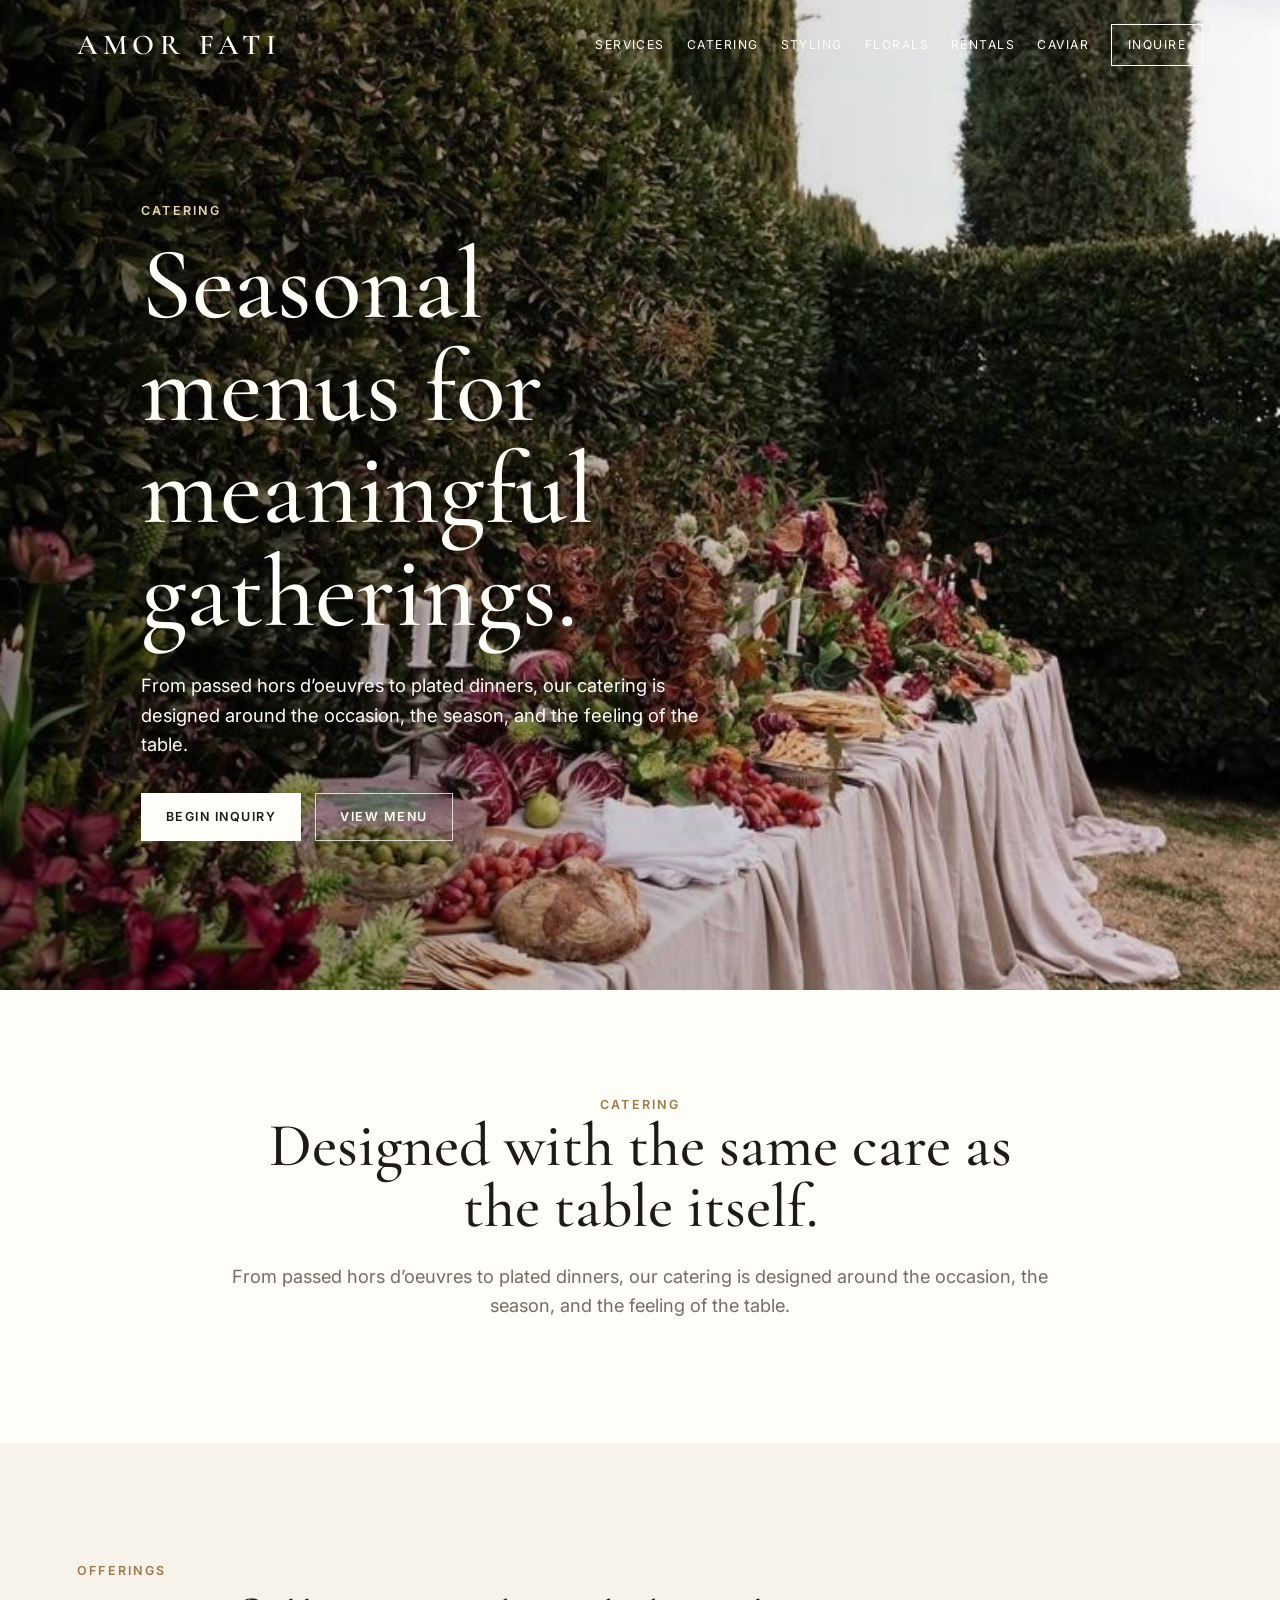
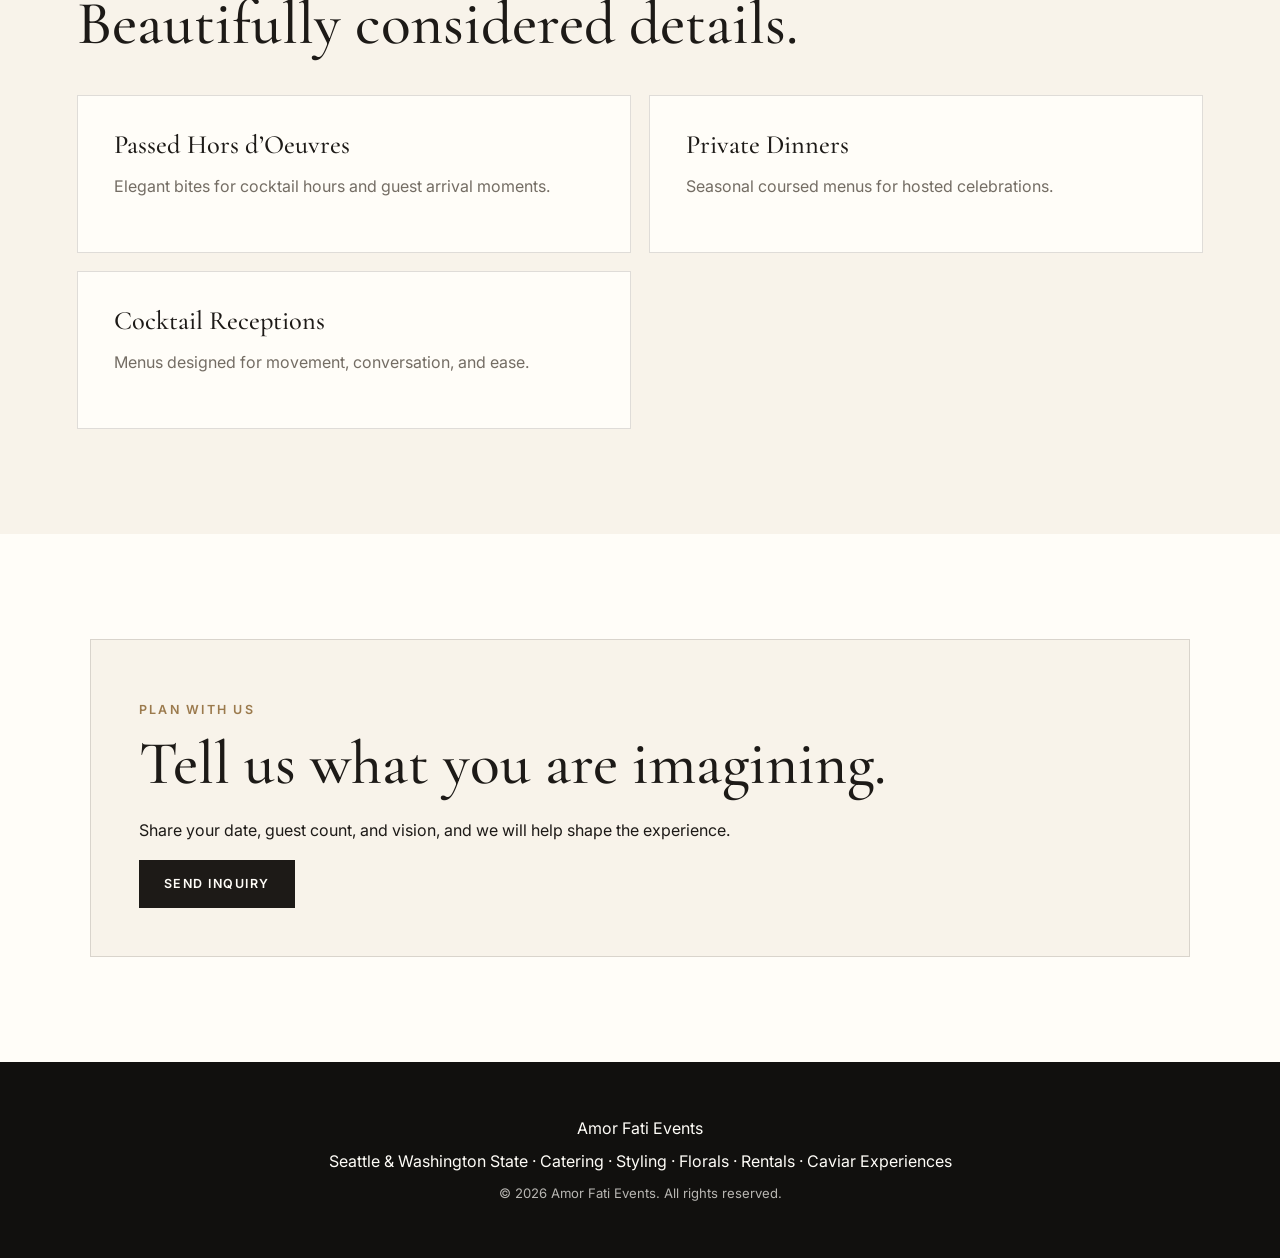
==== catering.html @ 3a95ffe4 "Revise catering section and add menu link Updated the catering section with new menu links and impro" ====
<!DOCTYPE html><html lang="en"><head><meta charset="UTF-8"/><meta name="viewport" content="width=device-width, initial-scale=1.0"/><title>Catering | Amor Fati Events</title><link rel="stylesheet" href="style.css"/></head><body><header class="site-header" id="top">
  <a href="index.html" class="brand">Amor Fati</a>
  <button class="nav-toggle" aria-label="Open menu"><span></span><span></span><span></span></button>
  <nav class="site-nav">
    <a href="index.html#services">Services</a>
    <a href="catering.html">Catering</a>
    <a href="styling.html">Styling</a>
    <a href="florals.html">Florals</a>
    <a href="rentals.html">Rentals</a>
    <a href="caviar.html">Caviar</a>
    <a href="index.html#inquiry" class="nav-cta">Inquire</a>
  </nav>
</header><main><section class="hero catering-hero"><div class="hero-content"><p class="eyebrow">Catering</p><h1>Seasonal menus for meaningful gatherings.</h1><p class="hero-text">From passed hors d’oeuvres to plated dinners, our catering is designed around the occasion, the season, and the feeling of the table.</p><div class="hero-actions">
  <a href="index.html#inquiry" class="button button-light">Begin Inquiry</a>
  <a href="menu.html" class="button button-outline">View Menu</a>
</div></div></section><section class="intro section" id="details"><div class="section-kicker">Catering</div><h2>Designed with the same care as the table itself.</h2><p>From passed hors d’oeuvres to plated dinners, our catering is designed around the occasion, the season, and the feeling of the table.</p></section><section class="section menus"><p class="section-kicker">Offerings</p><h2>Beautifully considered details.</h2><div class="menu-columns"><div class="menu-card"><h3>Passed Hors d’Oeuvres</h3><p>Elegant bites for cocktail hours and guest arrival moments.</p></div><div class="menu-card"><h3>Private Dinners</h3><p>Seasonal coursed menus for hosted celebrations.</p></div><div class="menu-card"><h3>Cocktail Receptions</h3><p>Menus designed for movement, conversation, and ease.</p></div></div></section><section class="section inquiry"><div class="inquiry-box"><p class="section-kicker">Plan With Us</p><h2>Tell us what you are imagining.</h2><p>Share your date, guest count, and vision, and we will help shape the experience.</p><a href="index.html#inquiry" class="button button-dark">Send Inquiry</a></div></section></main><footer class="site-footer">
<p><a href="index.html" class="footer-brand">Amor Fati Events</a></p>
<p class="footer-links">
  Seattle &amp; Washington State ·
  <a href="catering.html">Catering</a> ·
  <a href="styling.html">Styling</a> ·
  <a href="florals.html">Florals</a> ·
  <a href="rentals.html">Rentals</a> ·
  <a href="caviar.html">Caviar Experiences</a>
</p>
  <p class="small">© <span id="year"></span> Amor Fati Events. All rights reserved.</p>
</footer><script src="script.js"></script></body></html>
---- style.css ----
@import url('https://fonts.googleapis.com/css2?family=Cormorant+Garamond:wght@400;500;600&family=Inter:wght@300;400;500;600&display=swap');

:root {
  --paper: #fffdf8;
  --cream: #f8f3ea;
  --charcoal: #1d1a17;
  --muted: #746d64;
  --line: rgba(29, 26, 23, 0.14);
  --accent: #9b7a4d;
  --dark: #11100e;
}

* { box-sizing: border-box; }
html { scroll-behavior: smooth; }
body { margin: 0; background: var(--paper); color: var(--charcoal); font-family: "Inter", sans-serif; line-height: 1.6; }
a { color: inherit; text-decoration: none; }
img { max-width: 100%; display: block; }

.site-header {
  position: fixed; top: 0; z-index: 50; width: 100%;
  display: flex; align-items: center; justify-content: space-between;
  padding: 22px 6vw; color: var(--paper);
  transition: background 0.3s ease, color 0.3s ease, border 0.3s ease;
}
.brand-group{
  display:flex;
  flex-direction:column;
  align-items:flex-start;
  gap:2px;
  line-height:1;
}

.brand{
  display:block;
}

.brand-location{
  display:block;
  margin-top:5px;
  font-size:.56rem;
  text-transform:uppercase;
  letter-spacing:.16em;
  color:#e7d3b0;
  font-weight:600;
  white-space:nowrap;
}
.site-header.scrolled { background: rgba(255,253,248,.94); color: var(--charcoal); border-bottom: 1px solid var(--line); backdrop-filter: blur(14px); }
.brand { font-family: "Cormorant Garamond", serif; text-transform: uppercase; letter-spacing: .2em; font-size: 1.35rem; font-weight: 600; }
.site-nav { display: flex; align-items: center; gap: 22px; font-size: .76rem; text-transform: uppercase; letter-spacing: .12em; }
.nav-cta { border: 1px solid currentColor; padding: 10px 16px; }
.nav-toggle { display: none; flex-direction: column; gap: 5px; border: 0; background: transparent; cursor: pointer; }
.nav-toggle span { display: block; width: 25px; height: 1px; background: currentColor; }

.hero {
  min-height: 100vh;
  display: flex;
  align-items: center;
  padding: 120px 6vw 80px;
  color: var(--paper);

  background:
    linear-gradient(rgba(0, 0, 0, .10), rgba(0, 0, 0, .18)),
    url("https://images.unsplash.com/photo-1519225421980-715cb0215aed?auto=format&fit=crop&w=2200&q=90");

  background-position: center;
  background-size: cover;
  background-repeat: no-repeat;
}


#services .services-intro {
  display: flex;
  flex-direction: column;
}

.services-feature-image {
  width: 88%;
  margin-top: 46px;
}

.services-feature-image img {
  display: block;
  width: 100%;
  height: 520px;
  object-fit: cover;
  object-position: center;
}
.hero.caviar-hero {

    background:
        linear-gradient(
            90deg,
            rgba(0,0,0,.55) 0%,
            rgba(0,0,0,.25) 45%,
            rgba(0,0,0,.08) 100%
        ),
        url("assets/images/caviar-hero.jpg");

    background-size: cover;
    background-repeat: no-repeat;
    background-position: right center;

    min-height: 100vh;
}
.hero.catering-hero {
  background:
    linear-gradient(
      90deg,
      rgba(0,0,0,.45) 0%,
      rgba(0,0,0,.20) 42%,
      rgba(0,0,0,.02) 100%
    ),
    url("assets/images/catering-hero.jpg");

  background-size: cover;
  background-position: center 65%;
  background-repeat: no-repeat;
  min-height: 110vh;
}
.hero.styling-hero {

    background:
        linear-gradient(
            90deg,
            rgba(0,0,0,.45) 0%,
            rgba(0,0,0,.18) 45%,
            rgba(0,0,0,.05) 100%
        ),
        url("assets/images/styling-hero.jpg");

    background-size: cover;
    background-repeat: no-repeat;
    background-position: center center;

    min-height: 100vh;
}

.hero.florals-hero {

    background:
        linear-gradient(
            90deg,
            rgba(0,0,0,.45) 0%,
            rgba(0,0,0,.18) 45%,
            rgba(0,0,0,.05) 100%
        ),
        url("assets/images/florals-hero.jpg");

    background-size: cover;
    background-repeat: no-repeat;
    background-position: center center;

    min-height: 100vh;
}
.hero.rentals-hero { background: linear-gradient(rgba(0,0,0,.22), rgba(0,0,0,.45)), url("https://images.unsplash.com/photo-1523438885200-e635ba2c371e?auto=format&fit=crop&w=1800&q=75"); background-position:center; background-size:cover; }

.hero-content{
    position:relative;
    z-index:2;

    max-width:720px;

    padding-left:5vw;
    padding-right:5vw;
}
.eyebrow, .section-kicker { text-transform: uppercase; letter-spacing: .18em; font-size: .78rem; color: var(--accent); font-weight: 600; }
.hero .eyebrow { color: #e7d3b0; }
h1,h2,h3 { font-family: "Cormorant Garamond", serif; line-height: 1; font-weight: 500; margin: 0; }
h1 { font-size: clamp(3.7rem, 8vw, 8rem); max-width: 900px; }
h2 { font-size: clamp(2.3rem, 4.8vw, 4.8rem); margin-bottom: 24px; }
h3 { font-size: 1.65rem; margin-bottom: 12px; }
.hero-text { max-width: 620px; font-size: 1.15rem; margin: 28px 0 34px; }
.hero-actions { display: flex; gap: 14px; flex-wrap: wrap; }
.button { display:inline-flex; justify-content:center; align-items:center; min-height:48px; padding:13px 24px; text-transform:uppercase; letter-spacing:.12em; font-size:.78rem; font-weight:600; border:1px solid transparent; cursor:pointer; }
.button-light { background: var(--paper); color: var(--charcoal); }
.button-outline { border-color: rgba(255,255,255,.75); color: var(--paper); }
.button-dark { background: var(--charcoal); color: var(--paper); }

.section { padding: 105px 6vw; }
.intro { max-width: 980px; margin: auto; text-align: center; }
.intro p { font-size: 1.14rem; color: var(--muted); }
.split { display:grid; grid-template-columns:.9fr 1.1fr; gap:70px; align-items:start; }
.split p { color: var(--muted); }

.service-grid { display:grid; grid-template-columns:repeat(2,minmax(0,1fr)); gap:18px; }
.service-card-link { display:block; color:inherit; }
.service-card-link article,
.service-grid article{
    border:1px solid rgba(0,0,0,.08);
    background:rgba(255,253,249,.82);
    backdrop-filter:blur(10px);
}

.menu-card,
.inquiry-box{
    border:1px solid var(--line);
    background:var(--cream);
}
.service-card-link article, .service-grid article { padding:34px; min-height:230px; height:100%; }
.service-image-card{
    border:1px solid var(--line);
    overflow:hidden;
    background:var(--paper);
    min-height:230px;
}

.service-image-card img{
    width:100%;
    height:100%;
    object-fit:cover;
    display:block;
}
.service-card-link article { transition: transform .25s ease, background .25s ease, border-color .25s ease; }
.service-card-link:hover article { transform: translateY(-4px); background: var(--paper); border-color: rgba(155,122,77,.45); }
.service-card-link span, .text-link { display:inline-block; margin-top:18px; color:var(--accent); text-transform:uppercase; letter-spacing:.11em; font-size:.75rem; font-weight:600; }
/* ===========================
   SERVICES BACKGROUND
=========================== */

#services {
  background: var(--paper);
}

.menus { background: var(--cream); }
.menu-columns { display:grid; grid-template-columns:repeat(3,minmax(0,1fr)); gap:18px; margin-top:40px; }
.menu-columns{
    grid-template-columns: repeat(2, 1fr);
}
.menu-card { background: var(--paper); padding:36px; }
.menu-card p, .menu-card li { color: var(--muted); }
.menu-card ul { padding-left:18px; }
.menu-card li { margin:12px 0; }

.gallery-grid { display:grid; grid-template-columns:repeat(4,1fr); gap:18px; margin-top:38px; }
.gallery-item { min-height:370px; background-size:cover; background-position:center; }
.gallery-one { background-image:url("https://images.unsplash.com/photo-1511795409834-ef04bbd61622?auto=format&fit=crop&w=800&q=75"); }
.gallery-two { background-image:url("https://images.unsplash.com/photo-1523438885200-e635ba2c371e?auto=format&fit=crop&w=800&q=75"); }
.gallery-three { background-image:url("https://images.unsplash.com/photo-1555244162-803834f70033?auto=format&fit=crop&w=800&q=75"); }
.gallery-four { background-image:url("https://images.unsplash.com/photo-1481833761820-0509d3217039?auto=format&fit=crop&w=800&q=75"); }
.note { color: var(--muted); font-size:.92rem; }
/* ==========================
   ABOUT
========================== */

.about {
  position: relative;
  display: grid;
  grid-template-columns: minmax(0, 1.1fr) minmax(0, 0.9fr);
  gap: clamp(3rem, 6vw, 7rem);
  align-items: center;

  padding: 8rem 7vw;
  overflow: hidden;

  background:
    linear-gradient(
      90deg,
      rgba(17, 16, 14, 0.94) 0%,
      rgba(17, 16, 14, 0.86) 50%,
      rgba(17, 16, 14, 0.72) 100%
    ),
    url("assets/images/about-background.jpg");

  background-size: cover;
  background-position: center;
  background-repeat: no-repeat;

  color: #fffdf8;
}

.about-left,
.about-right {
  min-width: 0;
}

.about-left {
  max-width: 720px;
}

.about-right {
  width: 100%;
  max-width: 520px;
  justify-self: end;
}

.about-left h2 {
  margin: 0 0 2rem;
  font-size: clamp(3.8rem, 6vw, 6.3rem);
  line-height: 0.95;
  font-weight: 400;
}

.about-intro {
  max-width: 620px;
  margin: 0;
  color: rgba(255, 253, 248, 0.84);
  font-size: 1.25rem;
  line-height: 1.8;
}

.about-right p {
  margin: 0 0 2rem;
  color: rgba(255, 253, 248, 0.82);
  font-size: 1.05rem;
  line-height: 1.9;
  overflow-wrap: anywhere;
}

@media (max-width: 900px) {
  .about {
    grid-template-columns: 1fr;
    gap: 3rem;
    padding: 6rem 6vw;
    background-position: center;
  }

  .about-right {
    max-width: none;
    justify-self: start;
  }
}
/* Caviar page editorial image sections */
.caviar-editorial {
  min-height: 720px;
  display: grid;
  grid-template-columns: 1fr 1fr;
  align-items: stretch;
  background: var(--paper);
}
.caviar-panel {
  padding: 80px 7vw;
  display: flex;
  flex-direction: column;
  justify-content: center;
  background: var(--cream);
  border: 1px solid var(--line);
}
.caviar-panel p, .caviar-panel li { color: var(--muted); }
.caviar-panel ul { padding-left: 18px; }
.caviar-bg {
  min-height: 720px;
  background-size: cover;
  background-position: center;
}
.caviar-bg.service {
    background-image: url("assets/images/caviar-flowers.jpeg");
    background-size: cover;
    background-position: center 25%;
    background-repeat: no-repeat;
}
.caviar-bg.martini {
    background-image: url("assets/images/martini-service.jpg");
    background-size: cover;
    background-position: center;
    background-repeat: no-repeat;
}

.inquiry { background: var(--paper); }
.inquiry-box { max-width:980px; margin:auto; padding:48px; }
form { margin-top:30px; display:grid; gap:18px; }
.form-row { display:grid; grid-template-columns:1fr 1fr; gap:18px; }
label { display:grid; gap:8px; font-size:.78rem; text-transform:uppercase; letter-spacing:.11em; font-weight:600; }
input,select,textarea { width:100%; border:1px solid var(--line); background:var(--paper); padding:14px; font:inherit; color:var(--charcoal); }
textarea { resize:vertical; }
.form-note { color:var(--muted); font-size:.78rem; text-transform:none; letter-spacing:0; font-weight:400; }

.site-footer { padding:46px 6vw; background:var(--dark); color:var(--paper); text-align:center; }
.site-footer p { margin:8px 0; }
.small { font-size:.82rem; opacity:.7; }
.footer-links a{
    color: inherit;
    text-decoration: none;
    transition: color .2s ease;
}
.curate-form-wrapper {
  width: 100%;
  margin-top: 30px;
  overflow: hidden;
  background: var(--paper);
}

.curate-form-wrapper iframe {
  display: block;
  width: 100%;
  min-height: 1150px;
  border: 0;
  background: var(--paper);
}

@media (max-width: 860px) {
  .curate-form-wrapper iframe {
    min-height: 1450px;
  }
}

.footer-links a:hover{
    color: var(--accent);
}
.footer-brand{
    color: inherit;
    text-decoration: none;
    font-weight: inherit;
}

.footer-brand:hover{
    color: var(--accent);
}

@media (max-width: 1000px){ .site-nav{gap:14px;font-size:.72rem;} }
@media (max-width: 860px){
  .site-nav{position:fixed; inset:72px 18px auto 18px; display:none; flex-direction:column; align-items:stretch; gap:0; background:var(--paper); color:var(--charcoal); border:1px solid var(--line); padding:16px;}
  .site-nav.open{display:flex;} .site-nav a{padding:14px;} .nav-toggle{display:flex;color:inherit;}
  .split,.menu-columns,.form-row,.caviar-editorial{grid-template-columns:1fr;}
  .service-grid,.image-band,.gallery-grid{grid-template-columns:1fr;}
  .image-card,.gallery-item{min-height:320px;}
  .caviar-bg{min-height:460px;} .caviar-panel{padding:48px 6vw;}
  .inquiry-box{padding:30px 22px;} h1{font-size:clamp(3.1rem,17vw,5rem);} .section{padding:78px 6vw;}
}
.brand{
  font-size:1.8rem;
}

.brand-location{
  font-size:.48rem;
  letter-spacing:.13em;
  margin-top:6px;
}
.service-image-card{
    min-height: auto;
    height: 260px;
    margin-bottom: 0;
}

.service-image-card img{
    width: 100%;
    height: 100%;
    object-fit: cover;
}

.service-grid{
    gap: 18px;
}
.image-band{
    margin-top: 0;
    padding-top: 0;
}
/* Keep text readable on all hero images */

.hero,
.hero h1,
.hero h2,
.hero h3,
.hero p,
.hero .eyebrow,
.hero .hero-text {
  color: #fffdf8;
}

.hero .eyebrow {
  color: #e7d3b0;
}

.hero-content {
  position: relative;
  z-index: 2;
  max-width: 720px;
  padding-left: 5vw;
  padding-right: 5vw;
}
/* Curate inquiry form */

.curate-form-wrapper {
  width: 100%;
  max-width: 100%;
  margin-top: 30px;
  overflow: hidden;
}

.curate-form-wrapper iframe {
  display: block !important;
  width: 100% !important;
  max-width: 100% !important;
  height: 1200px !important;
  min-height: 1200px !important;
  border: 0 !important;
}

@media (max-width: 860px) {
  .curate-form-wrapper iframe {
    height: 1500px !important;
    min-height: 1500px !important;
  }
}
.inquiry-box {
  width: 100%;
  max-width: 1100px;
  margin: auto;
  padding: 48px;
}
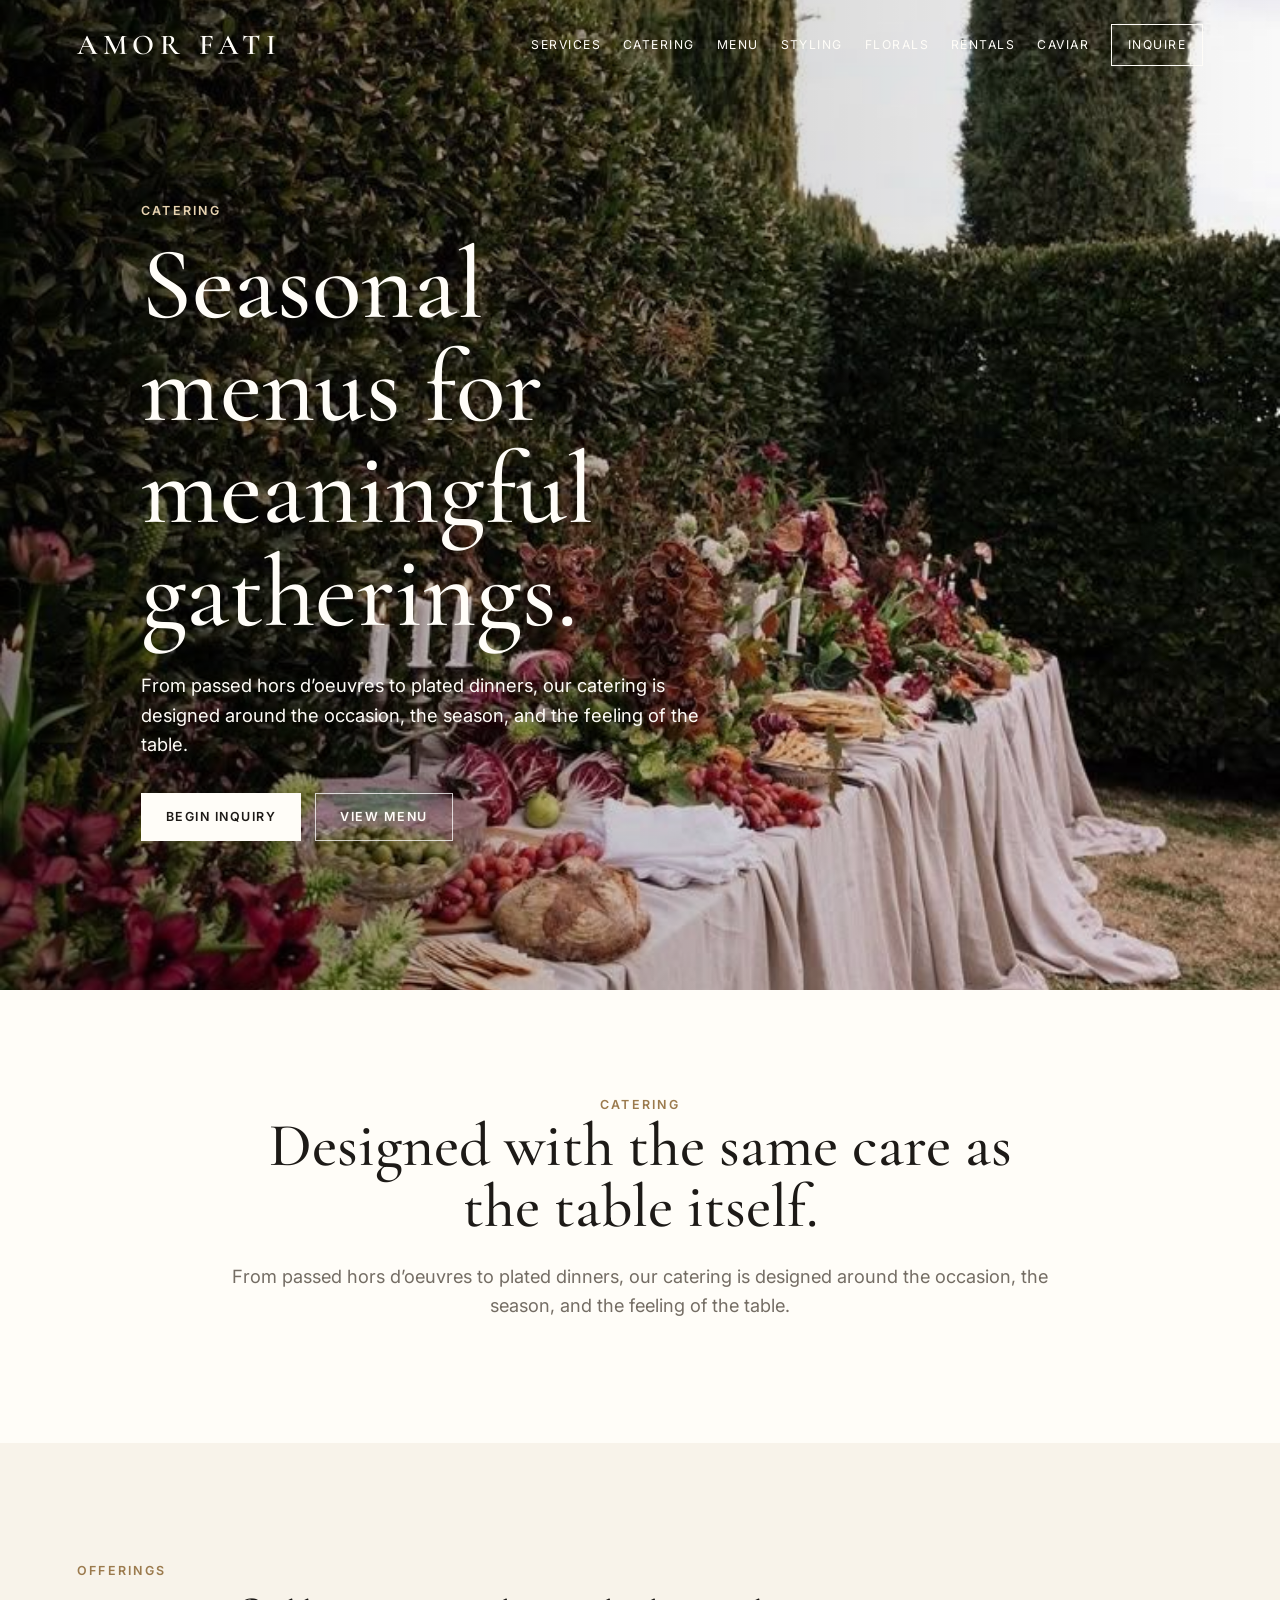
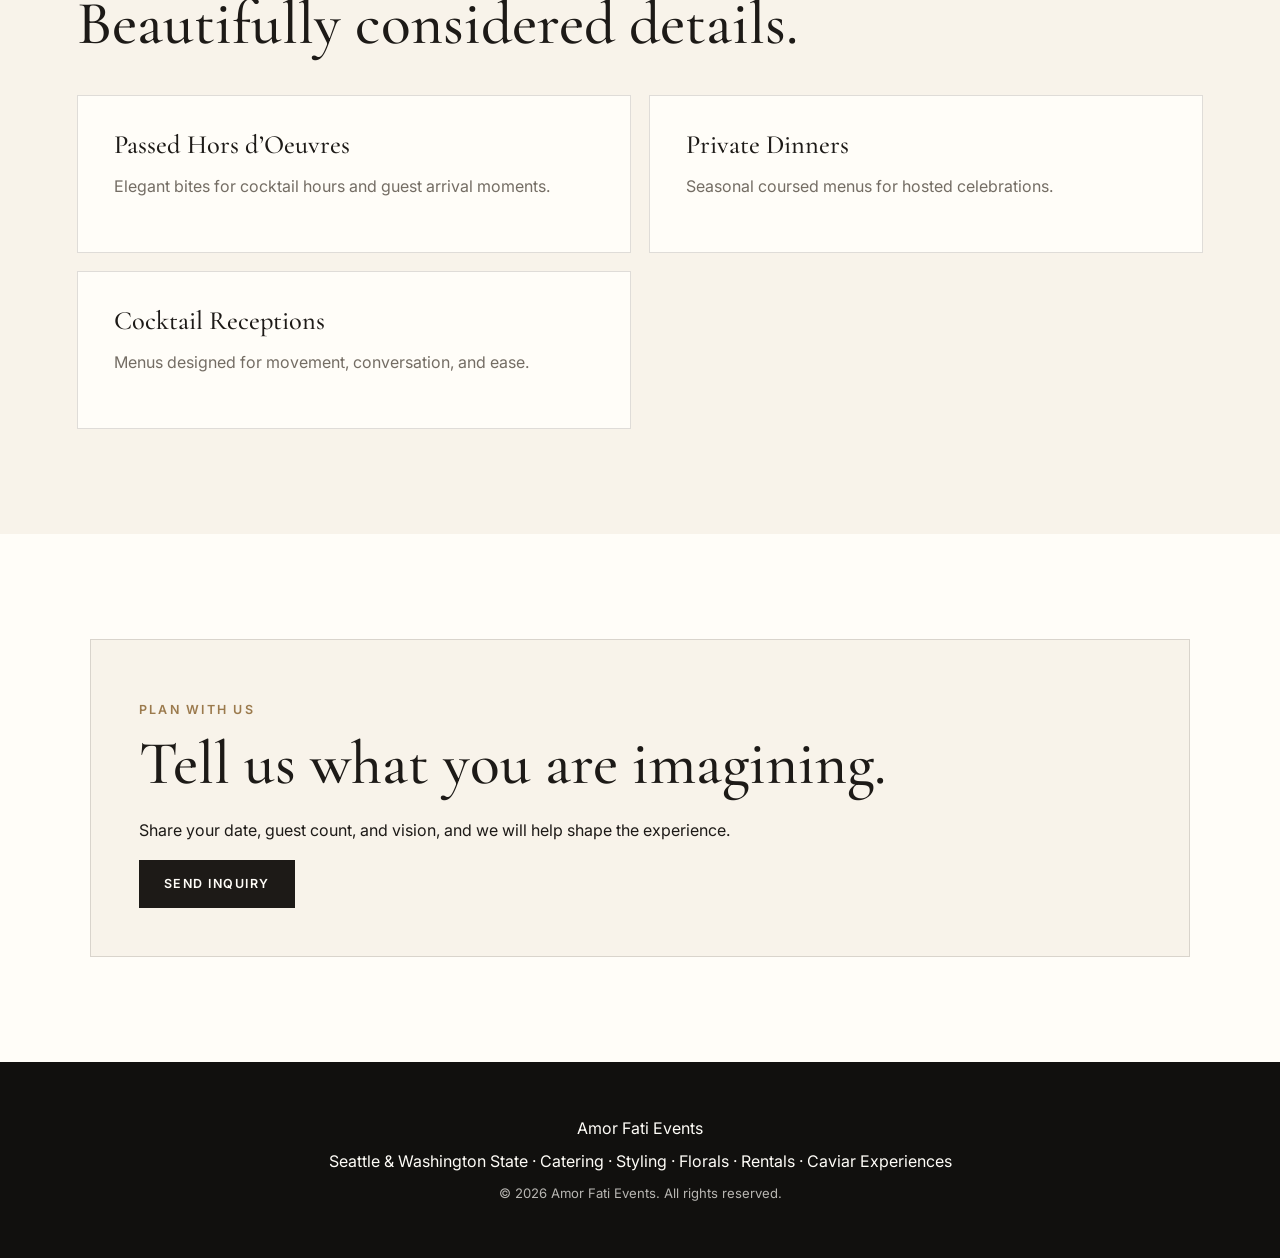
==== commit f9edef27: "Add Menu link to navigation in catering.html" ====
--- a/catering.html
+++ b/catering.html
@@ -4,6 +4,7 @@
   <nav class="site-nav">
     <a href="index.html#services">Services</a>
     <a href="catering.html">Catering</a>
+    <a href="menu.html">Menu</a>
     <a href="styling.html">Styling</a>
     <a href="florals.html">Florals</a>
     <a href="rentals.html">Rentals</a>
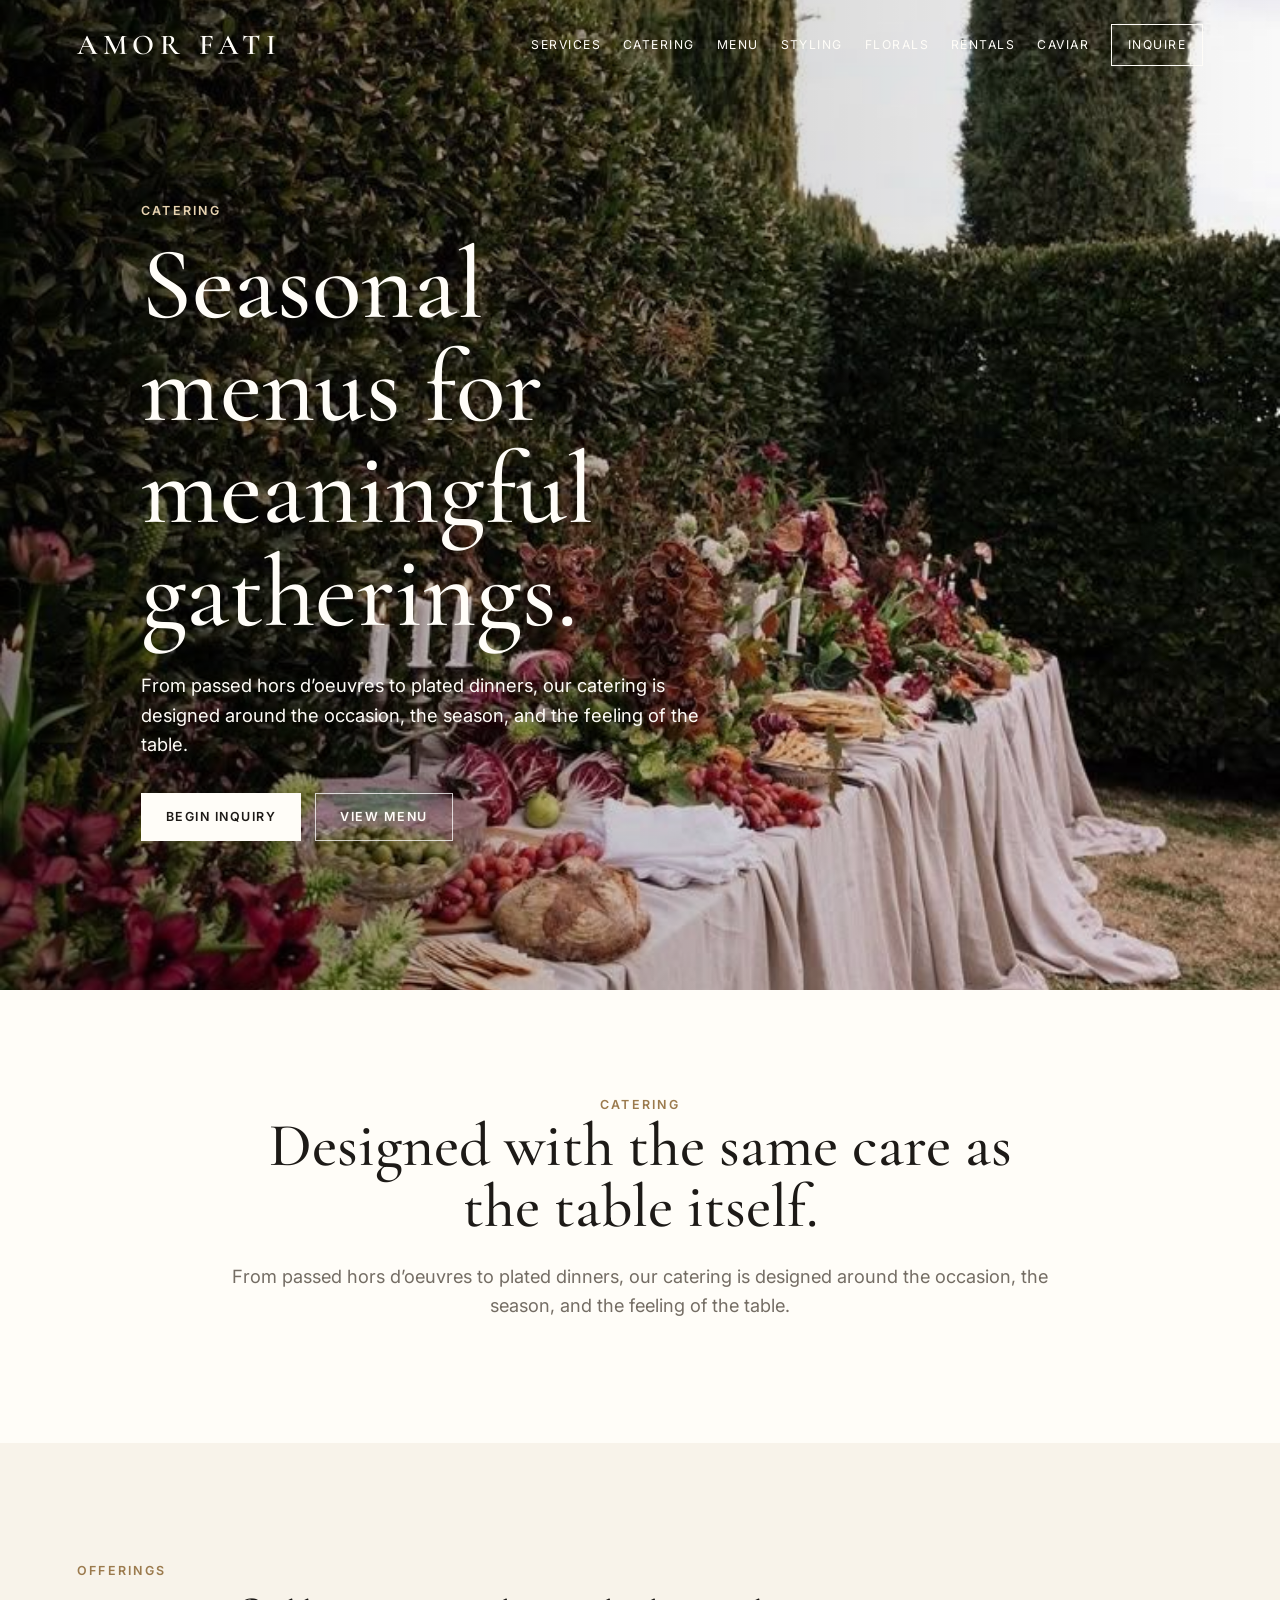
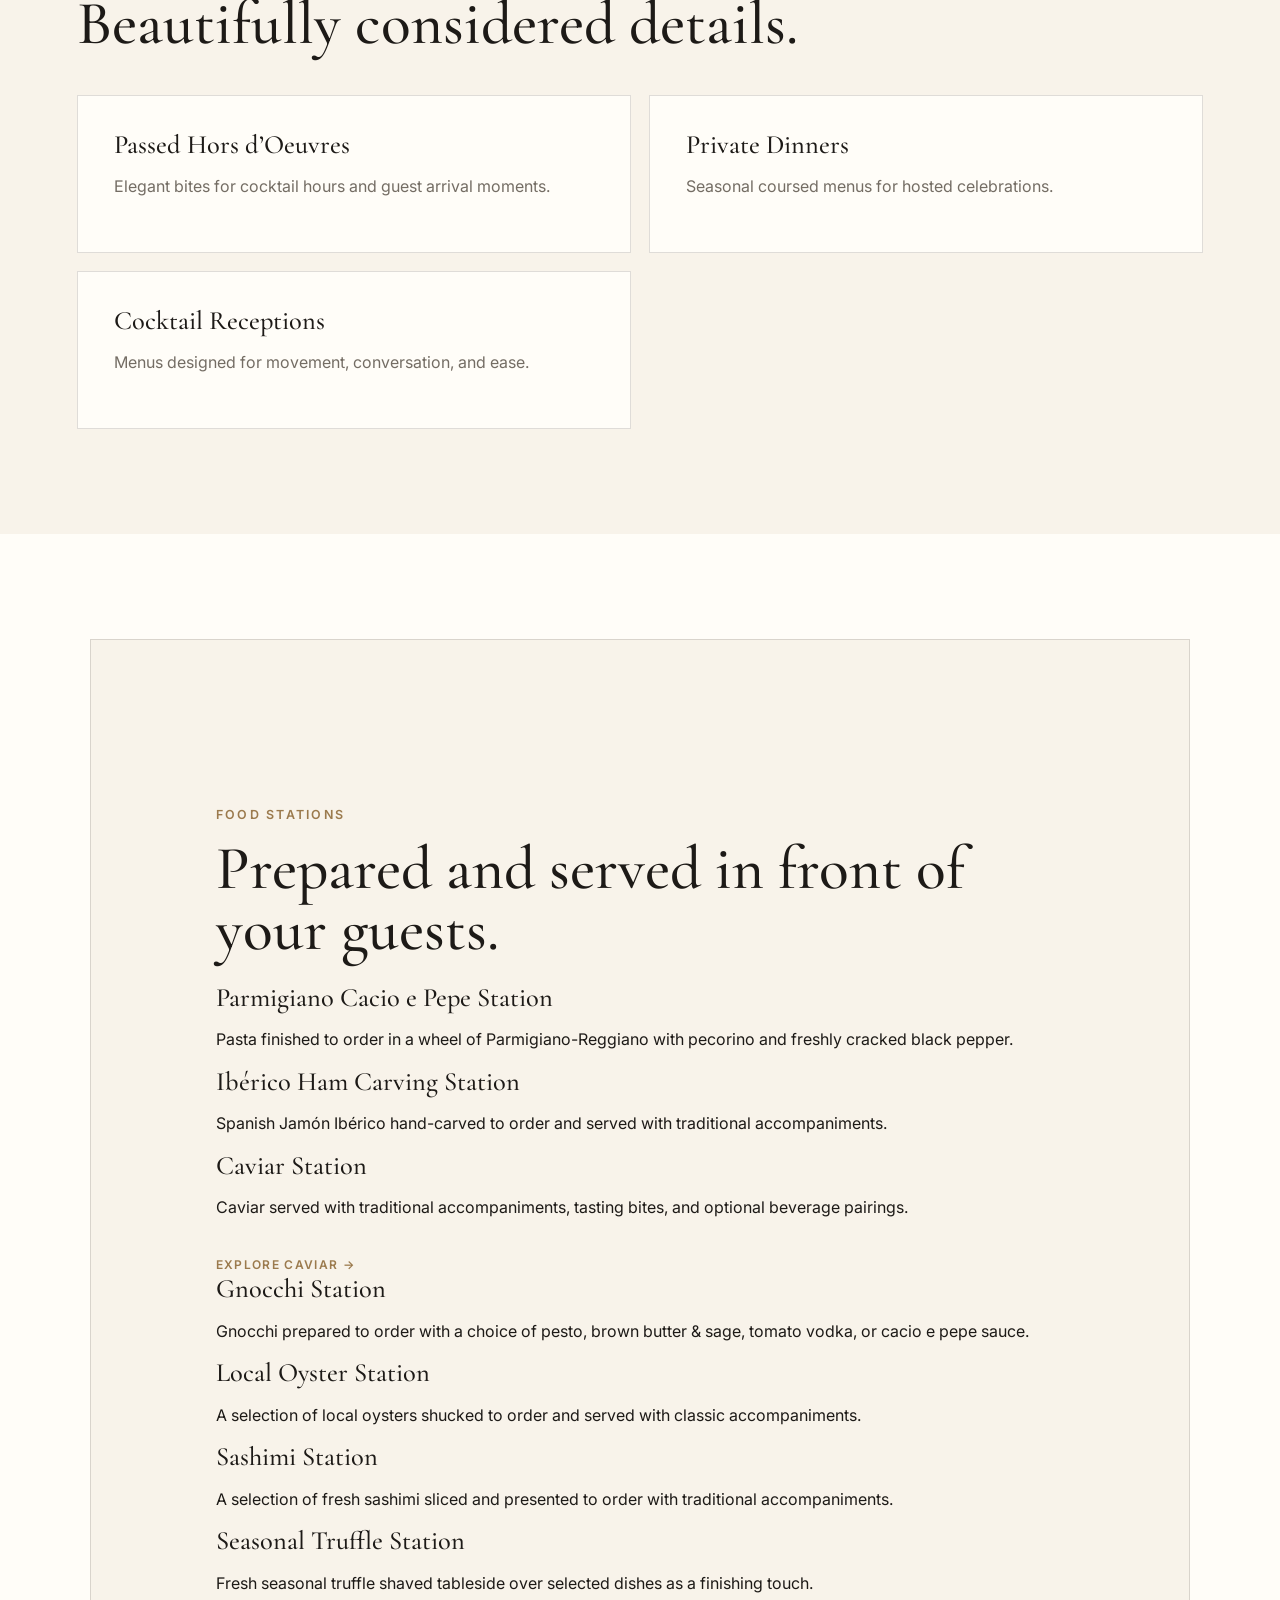
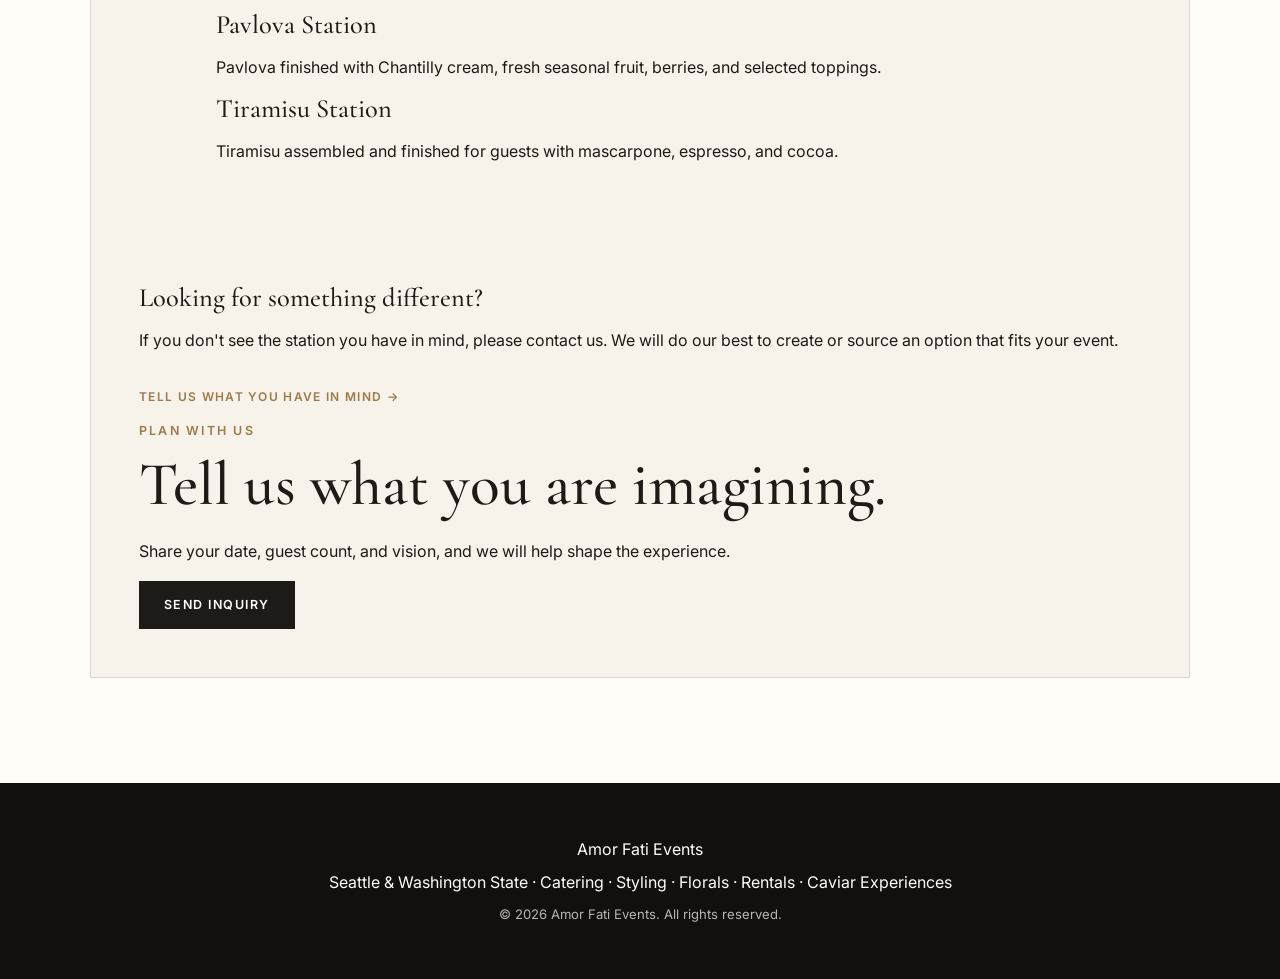
==== commit 52c7bddf: "Add food stations and details to catering page Added food stations section with various culinary off" ====
--- a/catering.html
+++ b/catering.html
@@ -14,7 +14,99 @@
 </header><main><section class="hero catering-hero"><div class="hero-content"><p class="eyebrow">Catering</p><h1>Seasonal menus for meaningful gatherings.</h1><p class="hero-text">From passed hors d’oeuvres to plated dinners, our catering is designed around the occasion, the season, and the feeling of the table.</p><div class="hero-actions">
   <a href="index.html#inquiry" class="button button-light">Begin Inquiry</a>
   <a href="menu.html" class="button button-outline">View Menu</a>
-</div></div></section><section class="intro section" id="details"><div class="section-kicker">Catering</div><h2>Designed with the same care as the table itself.</h2><p>From passed hors d’oeuvres to plated dinners, our catering is designed around the occasion, the season, and the feeling of the table.</p></section><section class="section menus"><p class="section-kicker">Offerings</p><h2>Beautifully considered details.</h2><div class="menu-columns"><div class="menu-card"><h3>Passed Hors d’Oeuvres</h3><p>Elegant bites for cocktail hours and guest arrival moments.</p></div><div class="menu-card"><h3>Private Dinners</h3><p>Seasonal coursed menus for hosted celebrations.</p></div><div class="menu-card"><h3>Cocktail Receptions</h3><p>Menus designed for movement, conversation, and ease.</p></div></div></section><section class="section inquiry"><div class="inquiry-box"><p class="section-kicker">Plan With Us</p><h2>Tell us what you are imagining.</h2><p>Share your date, guest count, and vision, and we will help shape the experience.</p><a href="index.html#inquiry" class="button button-dark">Send Inquiry</a></div></section></main><footer class="site-footer">
+</div></div></section><section class="intro section" id="details"><div class="section-kicker">Catering</div><h2>Designed with the same care as the table itself.</h2><p>From passed hors d’oeuvres to plated dinners, our catering is designed around the occasion, the season, and the feeling of the table.</p></section><section class="section menus"><p class="section-kicker">Offerings</p><h2>Beautifully considered details.</h2><div class="menu-columns"><div class="menu-card"><h3>Passed Hors d’Oeuvres</h3><p>Elegant bites for cocktail hours and guest arrival moments.</p></div><div class="menu-card"><h3>Private Dinners</h3><p>Seasonal coursed menus for hosted celebrations.</p></div><div class="menu-card"><h3>Cocktail Receptions</h3><p>Menus designed for movement, conversation, and ease.</p></div></div></section><section class="section inquiry"><div class="inquiry-box"><section class="section food-stations">
+
+  <p class="section-kicker">Food Stations</p>
+  <h2>Prepared and served in front of your guests.</h2>
+
+  <div class="station-grid">
+
+    <div class="station-card">
+      <h3>Parmigiano Cacio e Pepe Station</h3>
+      <p>
+        Pasta finished to order in a wheel of Parmigiano-Reggiano
+        with pecorino and freshly cracked black pepper.
+      </p>
+    </div>
+
+    <div class="station-card">
+      <h3>Ibérico Ham Carving Station</h3>
+      <p>
+        Spanish Jamón Ibérico hand-carved to order and served
+        with traditional accompaniments.
+      </p>
+    </div>
+
+    <div class="station-card">
+      <h3>Caviar Station</h3>
+      <p>
+        Caviar served with traditional accompaniments,
+        tasting bites, and optional beverage pairings.
+      </p>
+      <a href="caviar.html" class="text-link">Explore Caviar →</a>
+    </div>
+
+    <div class="station-card">
+      <h3>Gnocchi Station</h3>
+      <p>
+        Gnocchi prepared to order with a choice of pesto,
+        brown butter &amp; sage, tomato vodka, or cacio e pepe sauce.
+      </p>
+    </div>
+
+    <div class="station-card">
+      <h3>Local Oyster Station</h3>
+      <p>
+        A selection of local oysters shucked to order and served
+        with classic accompaniments.
+      </p>
+    </div>
+
+    <div class="station-card">
+      <h3>Sashimi Station</h3>
+      <p>
+        A selection of fresh sashimi sliced and presented to order
+        with traditional accompaniments.
+      </p>
+    </div>
+
+    <div class="station-card">
+      <h3>Seasonal Truffle Station</h3>
+      <p>
+        Fresh seasonal truffle shaved tableside over selected dishes
+        as a finishing touch.
+      </p>
+    </div>
+
+    <div class="station-card">
+      <h3>Pavlova Station</h3>
+      <p>
+        Pavlova finished with Chantilly cream, fresh seasonal fruit,
+        berries, and selected toppings.
+      </p>
+    </div>
+
+    <div class="station-card">
+      <h3>Tiramisu Station</h3>
+      <p>
+        Tiramisu assembled and finished for guests with mascarpone,
+        espresso, and cocoa.
+      </p>
+    </div>
+
+  </div>
+
+</section><div class="station-custom-note">
+  <h3>Looking for something different?</h3>
+  <p>
+    If you don't see the station you have in mind, please contact us.
+    We will do our best to create or source an option that fits your event.
+  </p>
+
+  <a href="index.html#inquiry" class="text-link">
+    Tell Us What You Have in Mind →
+  </a>
+</div><p class="section-kicker">Plan With Us</p><h2>Tell us what you are imagining.</h2><p>Share your date, guest count, and vision, and we will help shape the experience.</p><a href="index.html#inquiry" class="button button-dark">Send Inquiry</a></div></section></main><footer class="site-footer">
 <p><a href="index.html" class="footer-brand">Amor Fati Events</a></p>
 <p class="footer-links">
   Seattle &amp; Washington State ·
--- a/style.css
+++ b/style.css
@@ -497,3 +497,141 @@
   margin: auto;
   padding: 48px;
 }
+#inquiry {
+  scroll-margin-top: 100px;
+}
+/* Floral product cards */
+
+.floral-products {
+  background: var(--paper);
+}
+
+.floral-product-grid {
+  display: grid;
+  grid-template-columns: repeat(4, minmax(0, 1fr));
+  gap: 18px;
+  margin-top: 42px;
+}
+
+.floral-product-card {
+  border: 1px solid var(--line);
+  background: var(--paper);
+  overflow: hidden;
+  display: flex;
+  flex-direction: column;
+}
+
+.floral-product-card img {
+  width: 100%;
+  height: 290px;
+  object-fit: cover;
+  display: block;
+}
+
+.floral-product-content {
+  padding: 24px;
+  display: flex;
+  flex-direction: column;
+  flex-grow: 1;
+}
+
+.floral-product-content h3 {
+  margin-bottom: 8px;
+}
+
+.floral-product-content p {
+  color: var(--muted);
+}
+
+.floral-price {
+  font-family: "Cormorant Garamond", serif;
+  font-size: 1.6rem;
+  color: var(--charcoal) !important;
+  margin: 4px 0 12px;
+}
+
+.floral-product-content .button {
+  margin-top: auto;
+}
+
+
+/* Wedding set */
+
+.wedding-set-section {
+  background: var(--cream);
+}
+
+.wedding-set-intro {
+  max-width: 620px;
+  color: var(--muted);
+  margin-top: 18px;
+}
+
+.wedding-set-grid {
+  display: grid;
+  grid-template-columns: repeat(2, minmax(0, 1fr));
+  gap: 24px;
+  margin-top: 38px;
+}
+
+.wedding-option-card {
+  background: var(--paper);
+  border: 1px solid var(--line);
+  padding: 36px;
+}
+
+.option-label {
+  text-transform: uppercase;
+  letter-spacing: .16em;
+  font-size: .7rem;
+  font-weight: 600;
+  color: var(--accent);
+  margin-bottom: 10px;
+}
+
+.wedding-option-card ul {
+  margin: 24px 0 30px;
+  padding-left: 20px;
+}
+
+.wedding-option-card li {
+  margin-bottom: 8px;
+}
+
+
+/* Dark outline button */
+
+.button-outline-dark {
+  border: 1px solid var(--charcoal);
+  color: var(--charcoal);
+  background: transparent;
+}
+
+.button-outline-dark:hover {
+  background: var(--charcoal);
+  color: var(--paper);
+}
+
+
+/* Mobile */
+
+@media (max-width: 1000px) {
+
+  .floral-product-grid {
+    grid-template-columns: repeat(2, minmax(0, 1fr));
+  }
+
+}
+
+@media (max-width: 700px) {
+
+  .floral-product-grid,
+  .wedding-set-grid {
+    grid-template-columns: 1fr;
+  }
+
+  .floral-product-card img {
+    height: 320px;
+  }
+
+}
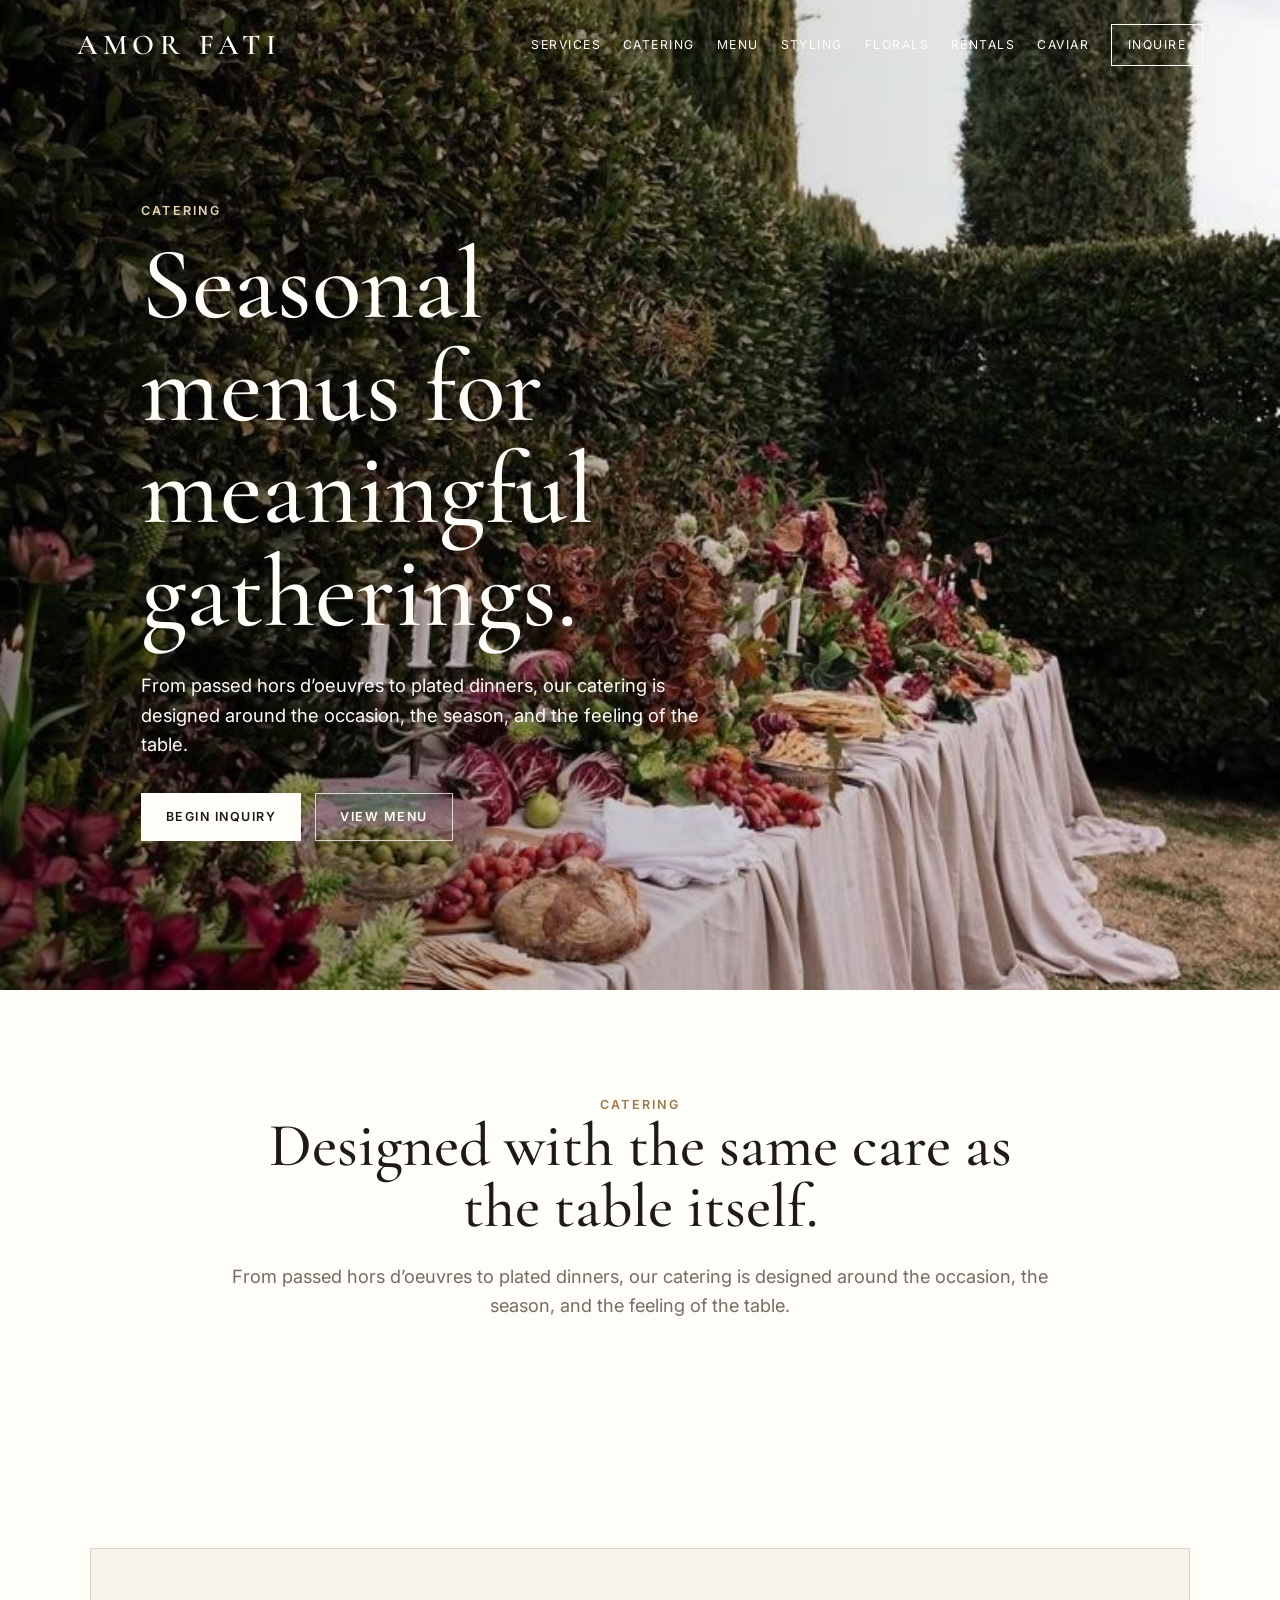
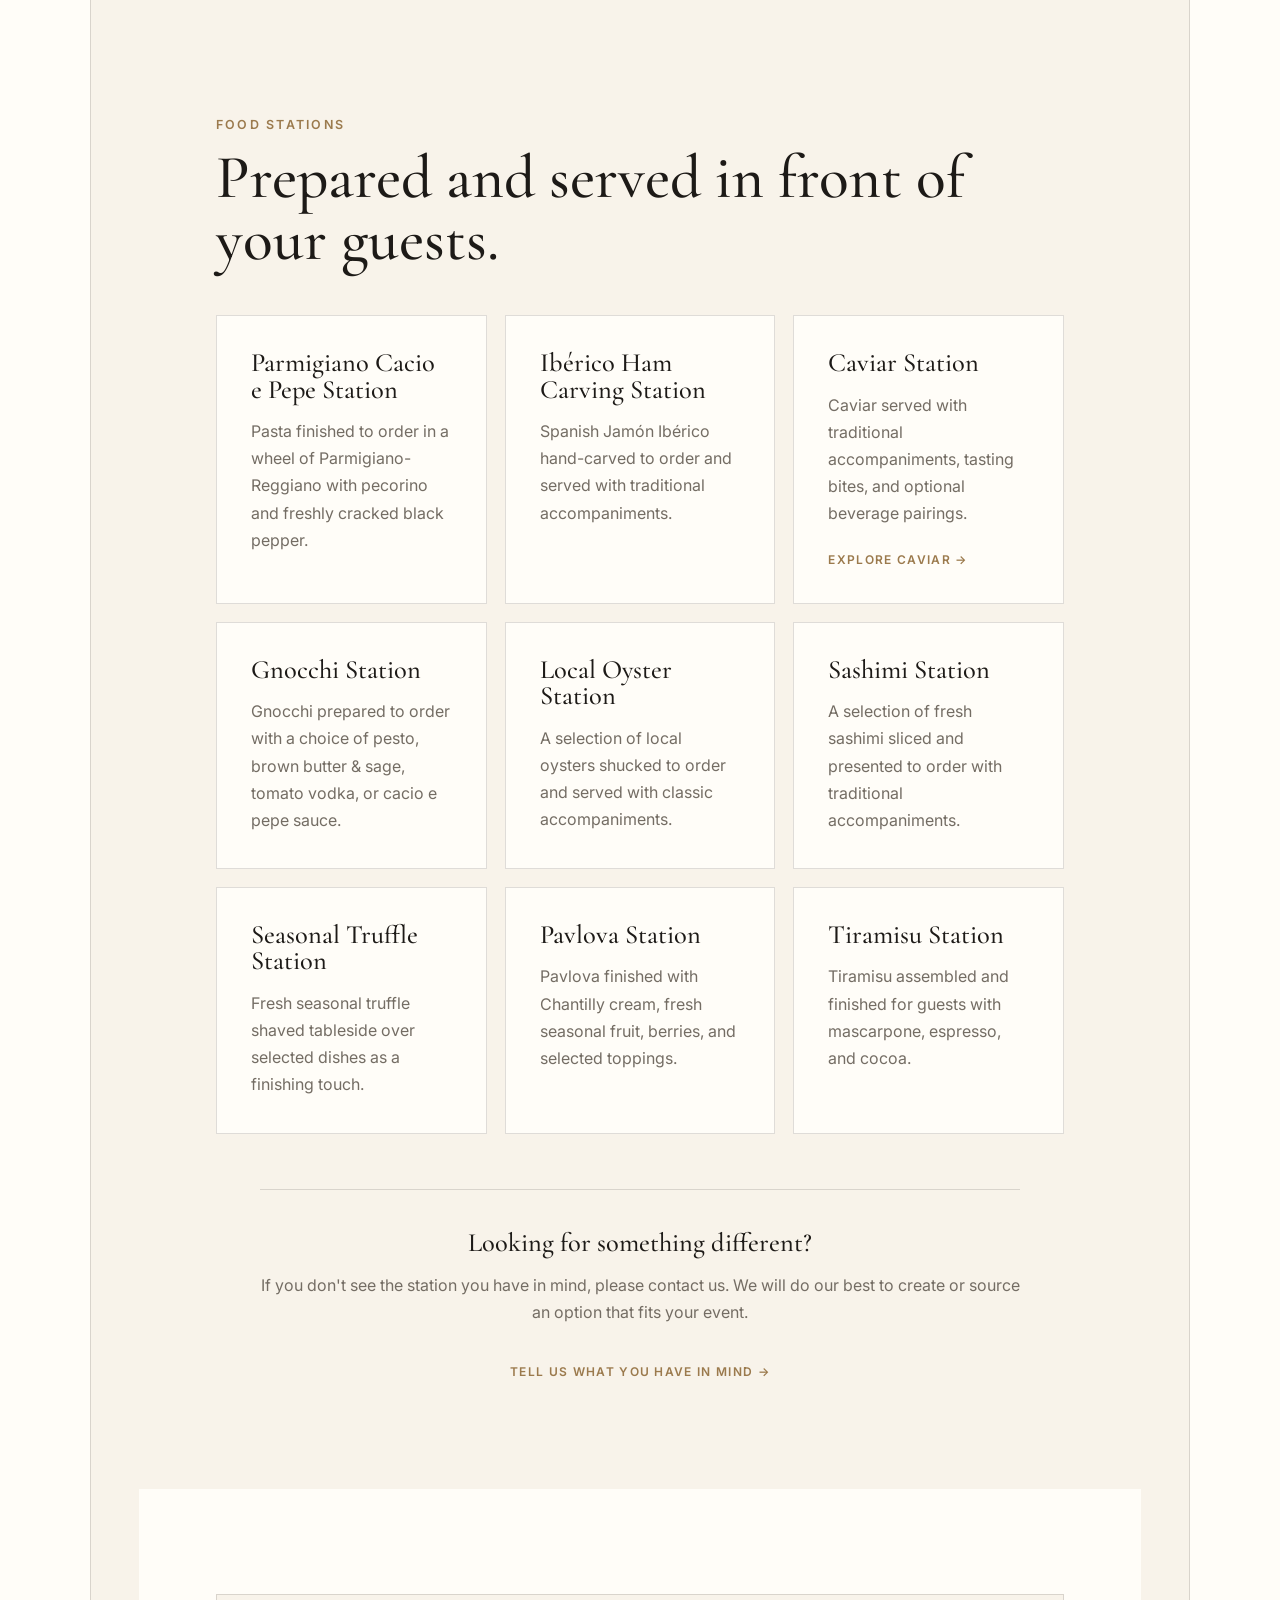
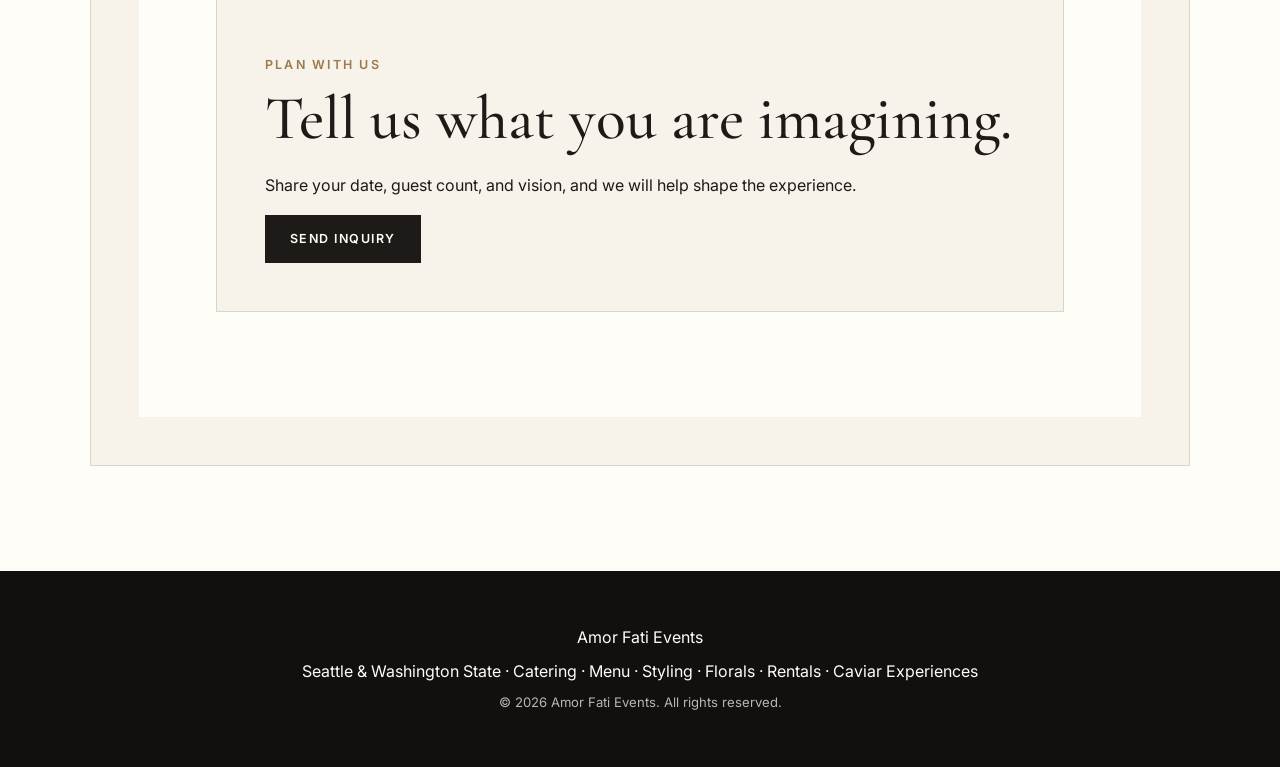
==== commit 0e939015: "Enhance catering page with inquiry options Added custom note and inquiry section for catering servic" ====
--- a/catering.html
+++ b/catering.html
@@ -14,7 +14,7 @@
 </header><main><section class="hero catering-hero"><div class="hero-content"><p class="eyebrow">Catering</p><h1>Seasonal menus for meaningful gatherings.</h1><p class="hero-text">From passed hors d’oeuvres to plated dinners, our catering is designed around the occasion, the season, and the feeling of the table.</p><div class="hero-actions">
   <a href="index.html#inquiry" class="button button-light">Begin Inquiry</a>
   <a href="menu.html" class="button button-outline">View Menu</a>
-</div></div></section><section class="intro section" id="details"><div class="section-kicker">Catering</div><h2>Designed with the same care as the table itself.</h2><p>From passed hors d’oeuvres to plated dinners, our catering is designed around the occasion, the season, and the feeling of the table.</p></section><section class="section menus"><p class="section-kicker">Offerings</p><h2>Beautifully considered details.</h2><div class="menu-columns"><div class="menu-card"><h3>Passed Hors d’Oeuvres</h3><p>Elegant bites for cocktail hours and guest arrival moments.</p></div><div class="menu-card"><h3>Private Dinners</h3><p>Seasonal coursed menus for hosted celebrations.</p></div><div class="menu-card"><h3>Cocktail Receptions</h3><p>Menus designed for movement, conversation, and ease.</p></div></div></section><section class="section inquiry"><div class="inquiry-box"><section class="section food-stations">
+</div></div></section><section class="intro section" id="details"><div class="section-kicker">Catering</div><h2>Designed with the same care as the table itself.</h2><p>From passed hors d’oeuvres to plated dinners, our catering is designed around the occasion, the season, and the feeling of the table.</p></section><section class="section inquiry"><div class="inquiry-box"><section class="section food-stations">
 
   <p class="section-kicker">Food Stations</p>
   <h2>Prepared and served in front of your guests.</h2>
@@ -96,21 +96,47 @@
 
   </div>
 
-</section><div class="station-custom-note">
-  <h3>Looking for something different?</h3>
-  <p>
-    If you don't see the station you have in mind, please contact us.
-    We will do our best to create or source an option that fits your event.
-  </p>
+  <div class="station-custom-note">
+    <h3>Looking for something different?</h3>
 
-  <a href="index.html#inquiry" class="text-link">
-    Tell Us What You Have in Mind →
-  </a>
-</div><p class="section-kicker">Plan With Us</p><h2>Tell us what you are imagining.</h2><p>Share your date, guest count, and vision, and we will help shape the experience.</p><a href="index.html#inquiry" class="button button-dark">Send Inquiry</a></div></section></main><footer class="site-footer">
+    <p>
+      If you don't see the station you have in mind, please contact us.
+      We will do our best to create or source an option that fits your event.
+    </p>
+
+    <a href="index.html#inquiry" class="text-link">
+      Tell Us What You Have in Mind →
+    </a>
+  </div>
+
+</section>
+
+
+<section class="section inquiry">
+
+  <div class="inquiry-box">
+
+    <p class="section-kicker">Plan With Us</p>
+
+    <h2>Tell us what you are imagining.</h2>
+
+    <p>
+      Share your date, guest count, and vision,
+      and we will help shape the experience.
+    </p>
+
+    <a href="index.html#inquiry" class="button button-dark">
+      Send Inquiry
+    </a>
+
+  </div>
+
+</section></main><footer class="site-footer">
 <p><a href="index.html" class="footer-brand">Amor Fati Events</a></p>
 <p class="footer-links">
   Seattle &amp; Washington State ·
   <a href="catering.html">Catering</a> ·
+  <a href="menu.html">Menu</a> ·
   <a href="styling.html">Styling</a> ·
   <a href="florals.html">Florals</a> ·
   <a href="rentals.html">Rentals</a> ·
--- a/style.css
+++ b/style.css
@@ -635,3 +635,83 @@
   }
 
 }
+/* FOOD STATIONS */
+
+.food-stations {
+  background: var(--cream);
+}
+
+.food-stations > h2 {
+  max-width: 750px;
+  margin-top: 10px;
+}
+
+.station-grid {
+  display: grid;
+  grid-template-columns: repeat(3, minmax(0, 1fr));
+  gap: 18px;
+  margin-top: 45px;
+}
+
+.station-card {
+  background: var(--paper);
+  border: 1px solid var(--line);
+  padding: 34px;
+  min-height: 220px;
+  display: flex;
+  flex-direction: column;
+}
+
+.station-card h3 {
+  margin-bottom: 15px;
+}
+
+.station-card p {
+  color: var(--muted);
+  margin: 0;
+  line-height: 1.7;
+}
+
+.station-card .text-link {
+  margin-top: auto;
+  padding-top: 22px;
+}
+
+
+/* TABLET */
+
+@media (max-width: 1000px) {
+  .station-grid {
+    grid-template-columns: repeat(2, minmax(0, 1fr));
+  }
+}
+
+
+/* MOBILE */
+
+@media (max-width: 700px) {
+  .station-grid {
+    grid-template-columns: 1fr;
+  }
+
+  .station-card {
+    min-height: auto;
+  }
+}
+.station-custom-note {
+  max-width: 760px;
+  margin: 55px auto 0;
+  text-align: center;
+  padding-top: 40px;
+  border-top: 1px solid var(--line);
+}
+
+.station-custom-note h3 {
+  margin-bottom: 12px;
+}
+
+.station-custom-note p {
+  color: var(--muted);
+  line-height: 1.7;
+  margin-bottom: 18px;
+}
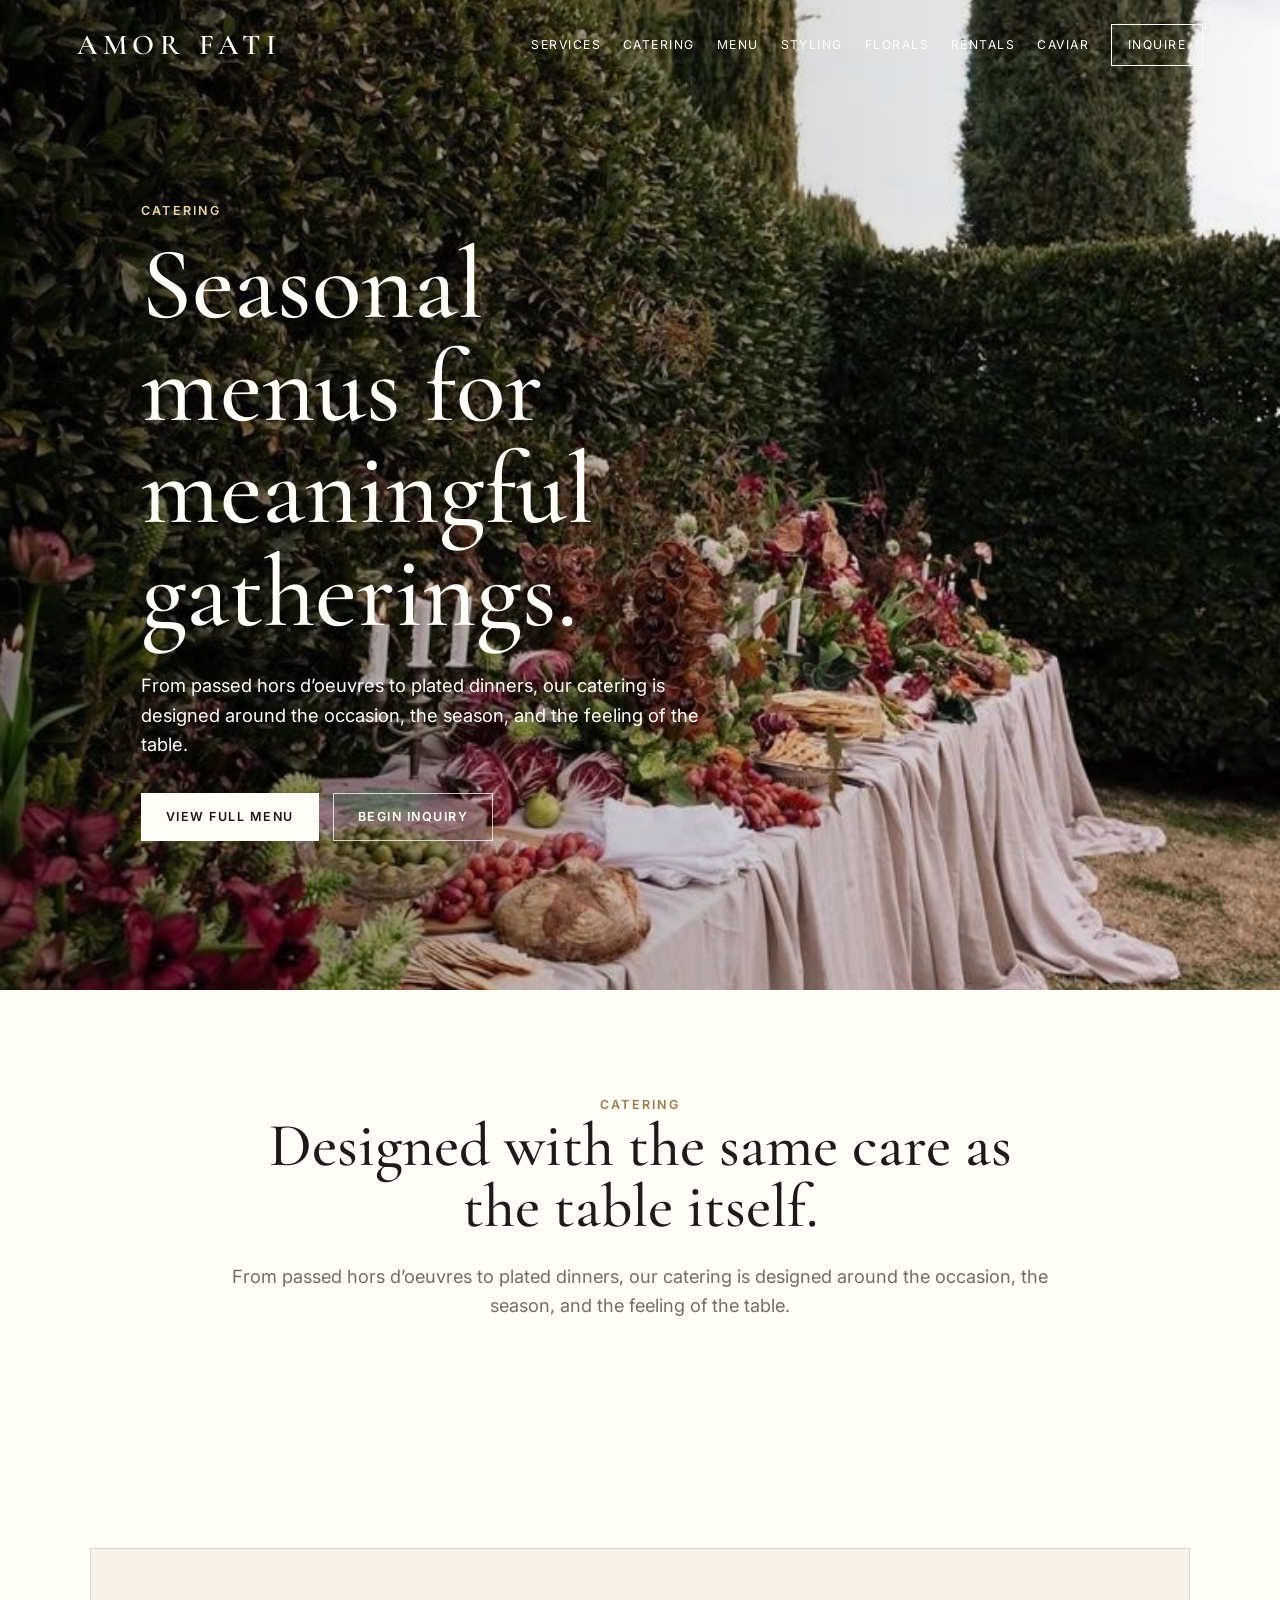
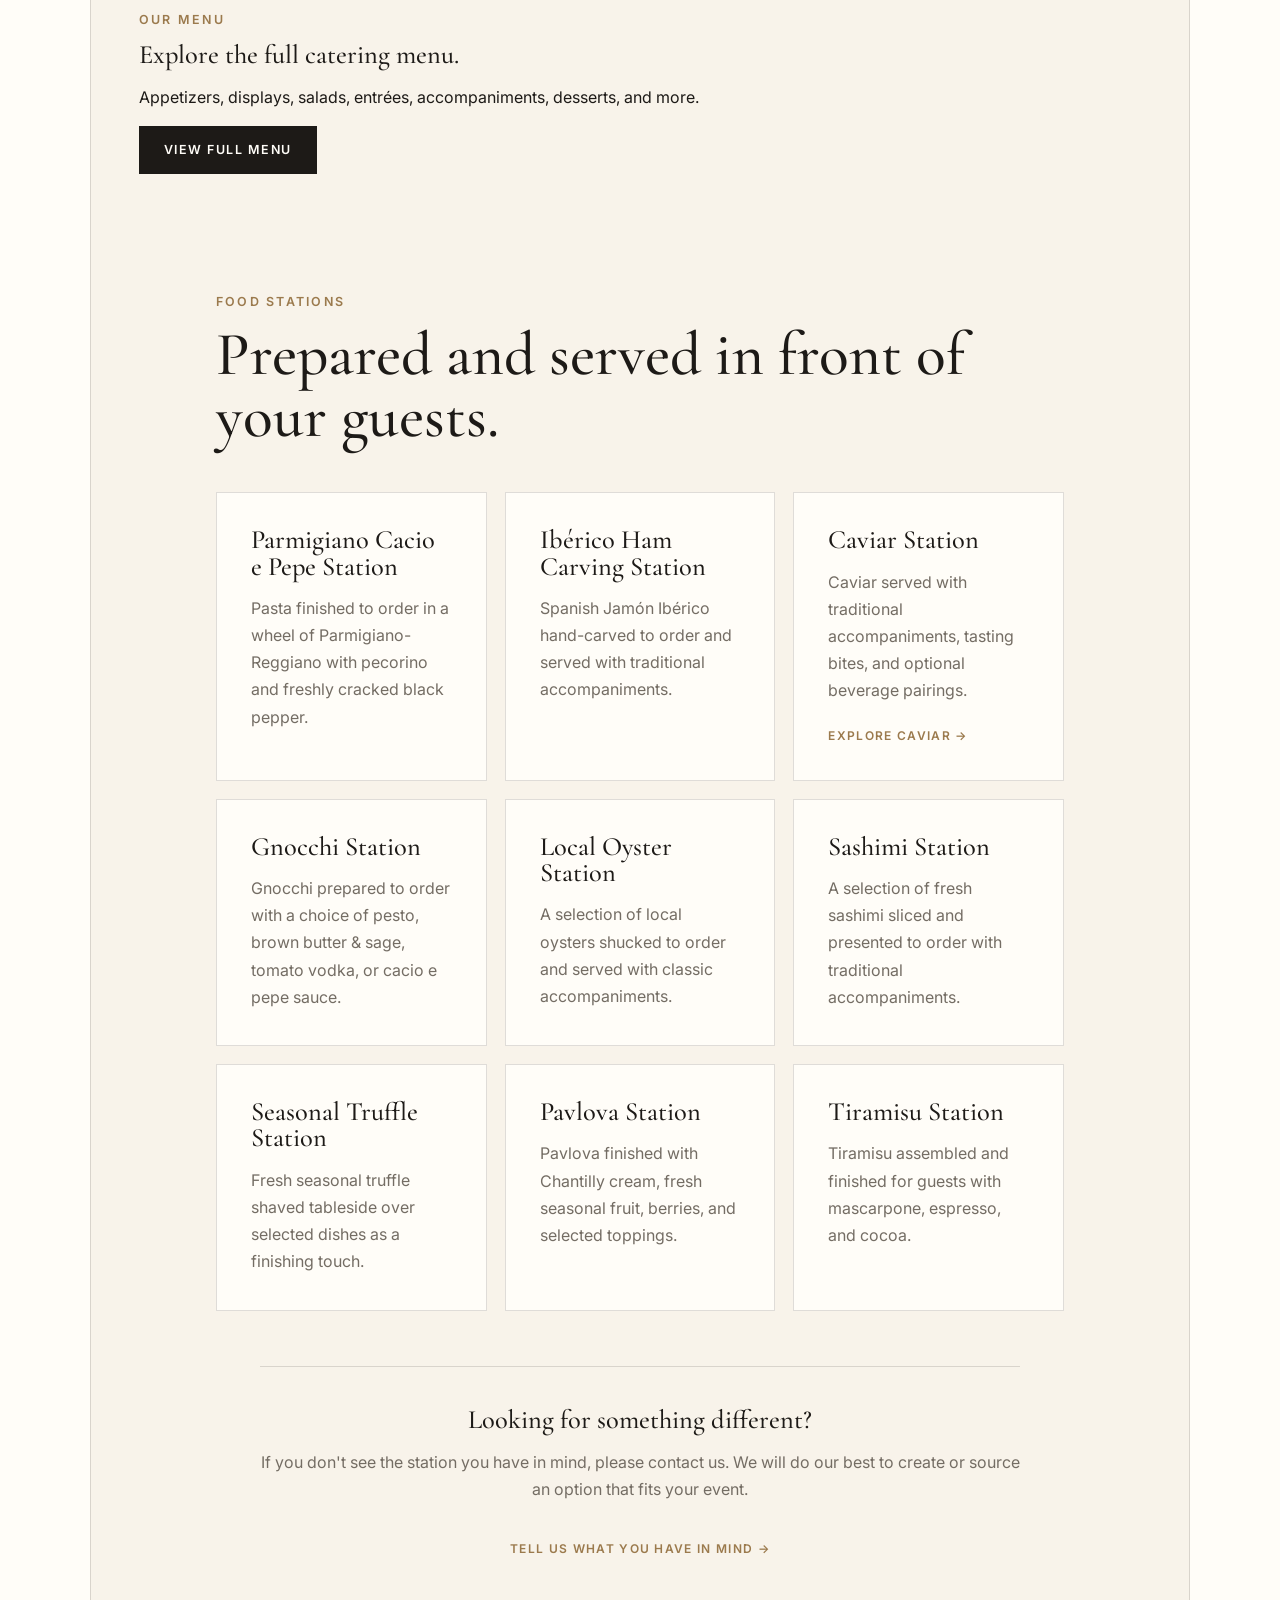
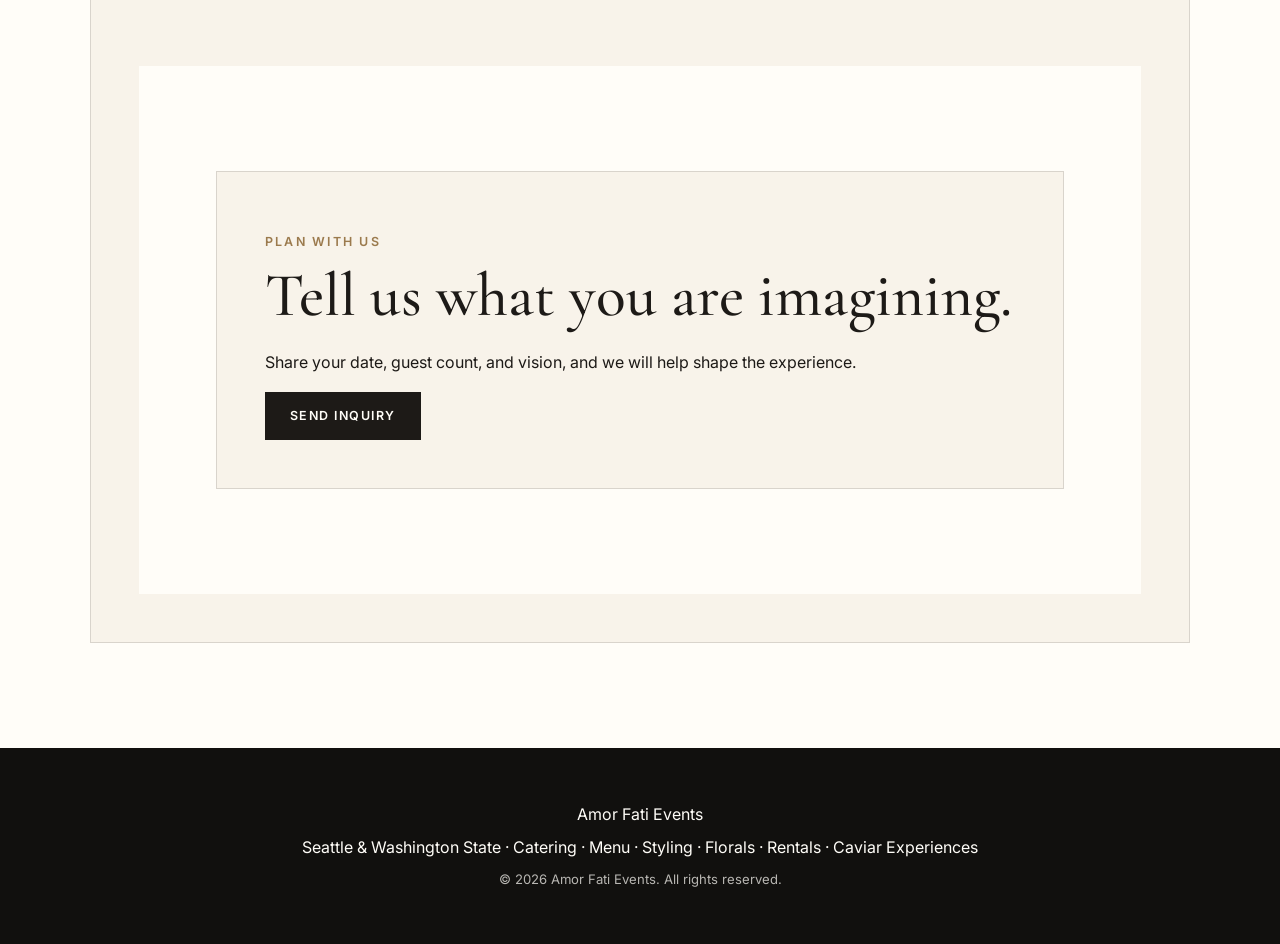
==== commit e1136479: "Update catering page with new menu links" ====
--- a/catering.html
+++ b/catering.html
@@ -12,9 +12,22 @@
     <a href="index.html#inquiry" class="nav-cta">Inquire</a>
   </nav>
 </header><main><section class="hero catering-hero"><div class="hero-content"><p class="eyebrow">Catering</p><h1>Seasonal menus for meaningful gatherings.</h1><p class="hero-text">From passed hors d’oeuvres to plated dinners, our catering is designed around the occasion, the season, and the feeling of the table.</p><div class="hero-actions">
-  <a href="index.html#inquiry" class="button button-light">Begin Inquiry</a>
-  <a href="menu.html" class="button button-outline">View Menu</a>
-</div></div></section><section class="intro section" id="details"><div class="section-kicker">Catering</div><h2>Designed with the same care as the table itself.</h2><p>From passed hors d’oeuvres to plated dinners, our catering is designed around the occasion, the season, and the feeling of the table.</p></section><section class="section inquiry"><div class="inquiry-box"><section class="section food-stations">
+  <a href="menu.html" class="button button-light">View Full Menu</a>
+  <a href="index.html#inquiry" class="button button-outline">Begin Inquiry</a>
+</div></div></section><section class="intro section" id="details"><div class="section-kicker">Catering</div><h2>Designed with the same care as the table itself.</h2><p>From passed hors d’oeuvres to plated dinners, our catering is designed around the occasion, the season, and the feeling of the table.</p></section><section class="section inquiry"><div class="inquiry-box"><div class="catering-menu-link">
+  <div>
+    <p class="section-kicker">Our Menu</p>
+    <h3>Explore the full catering menu.</h3>
+    <p>
+      Appetizers, displays, salads, entrées, accompaniments,
+      desserts, and more.
+    </p>
+  </div>
+
+  <a href="menu.html" class="button button-dark">
+    View Full Menu
+  </a>
+</div><section class="section food-stations">
 
   <p class="section-kicker">Food Stations</p>
   <h2>Prepared and served in front of your guests.</h2>
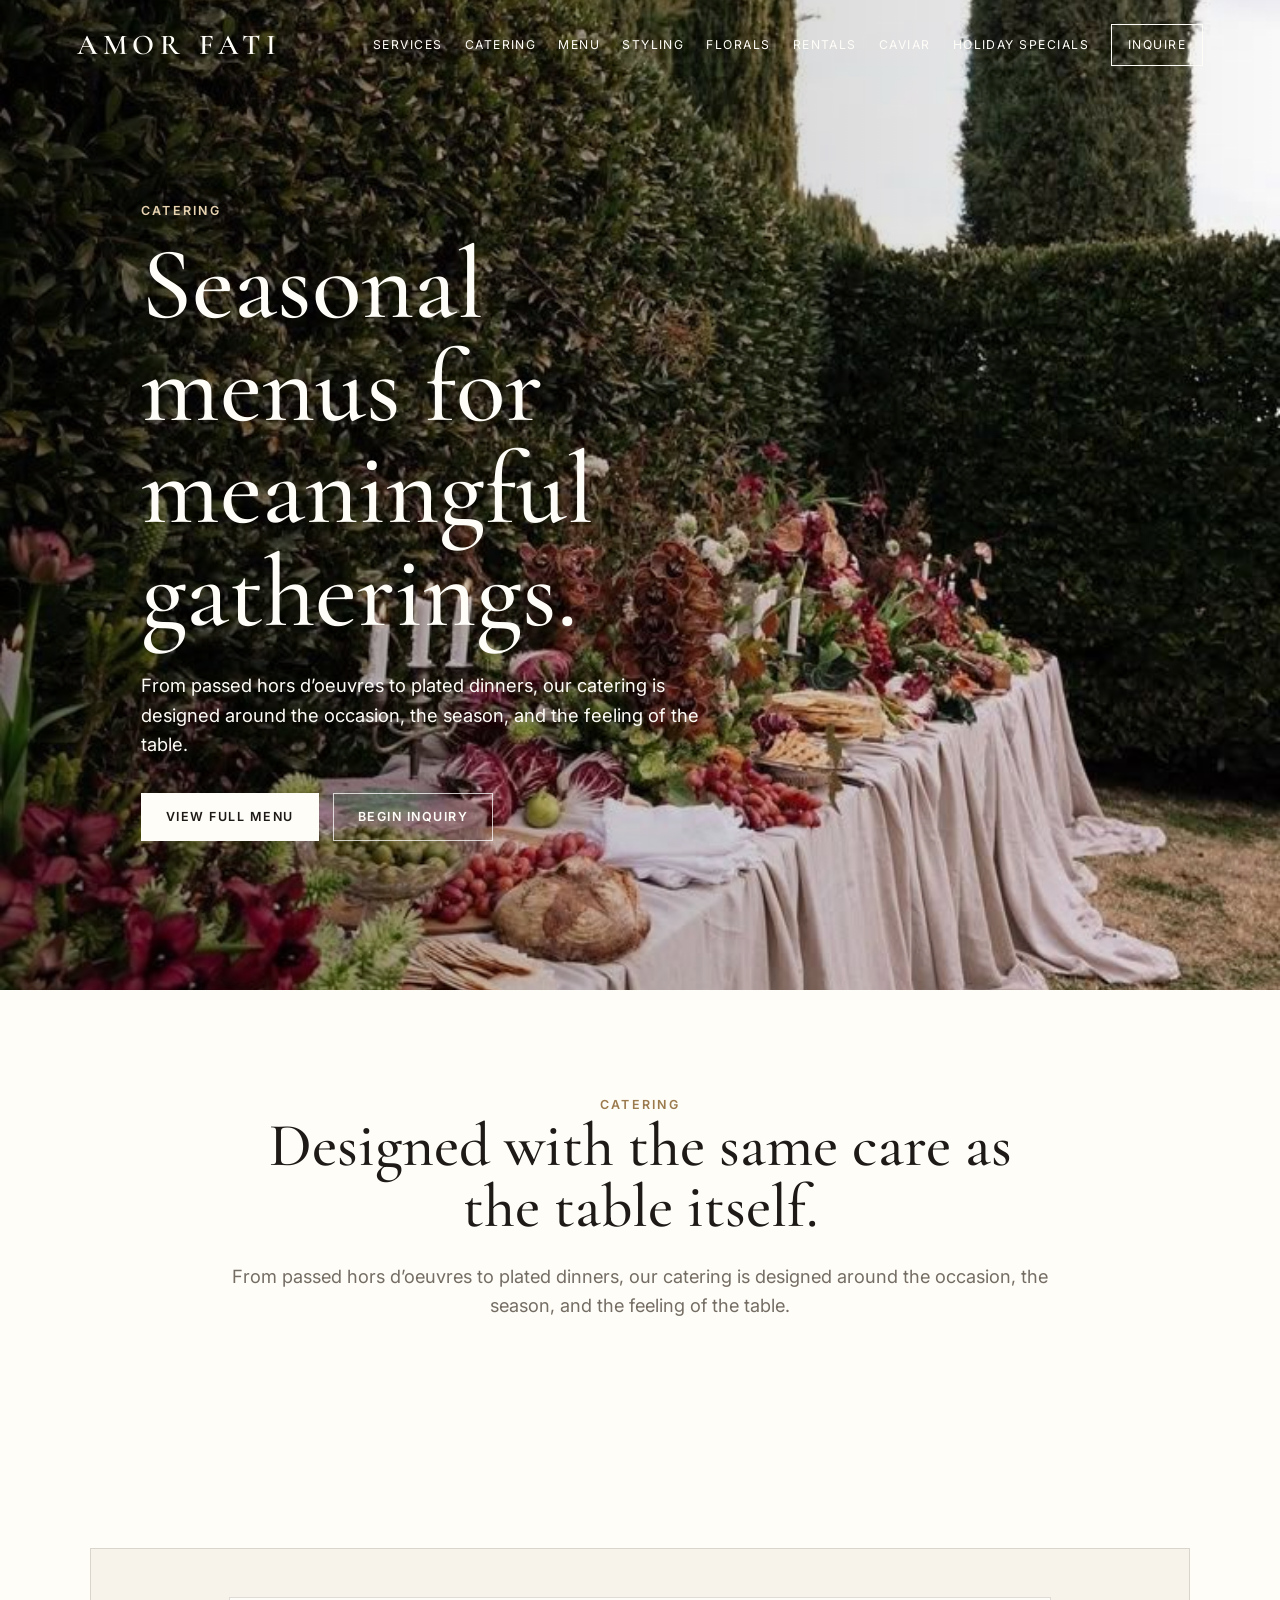
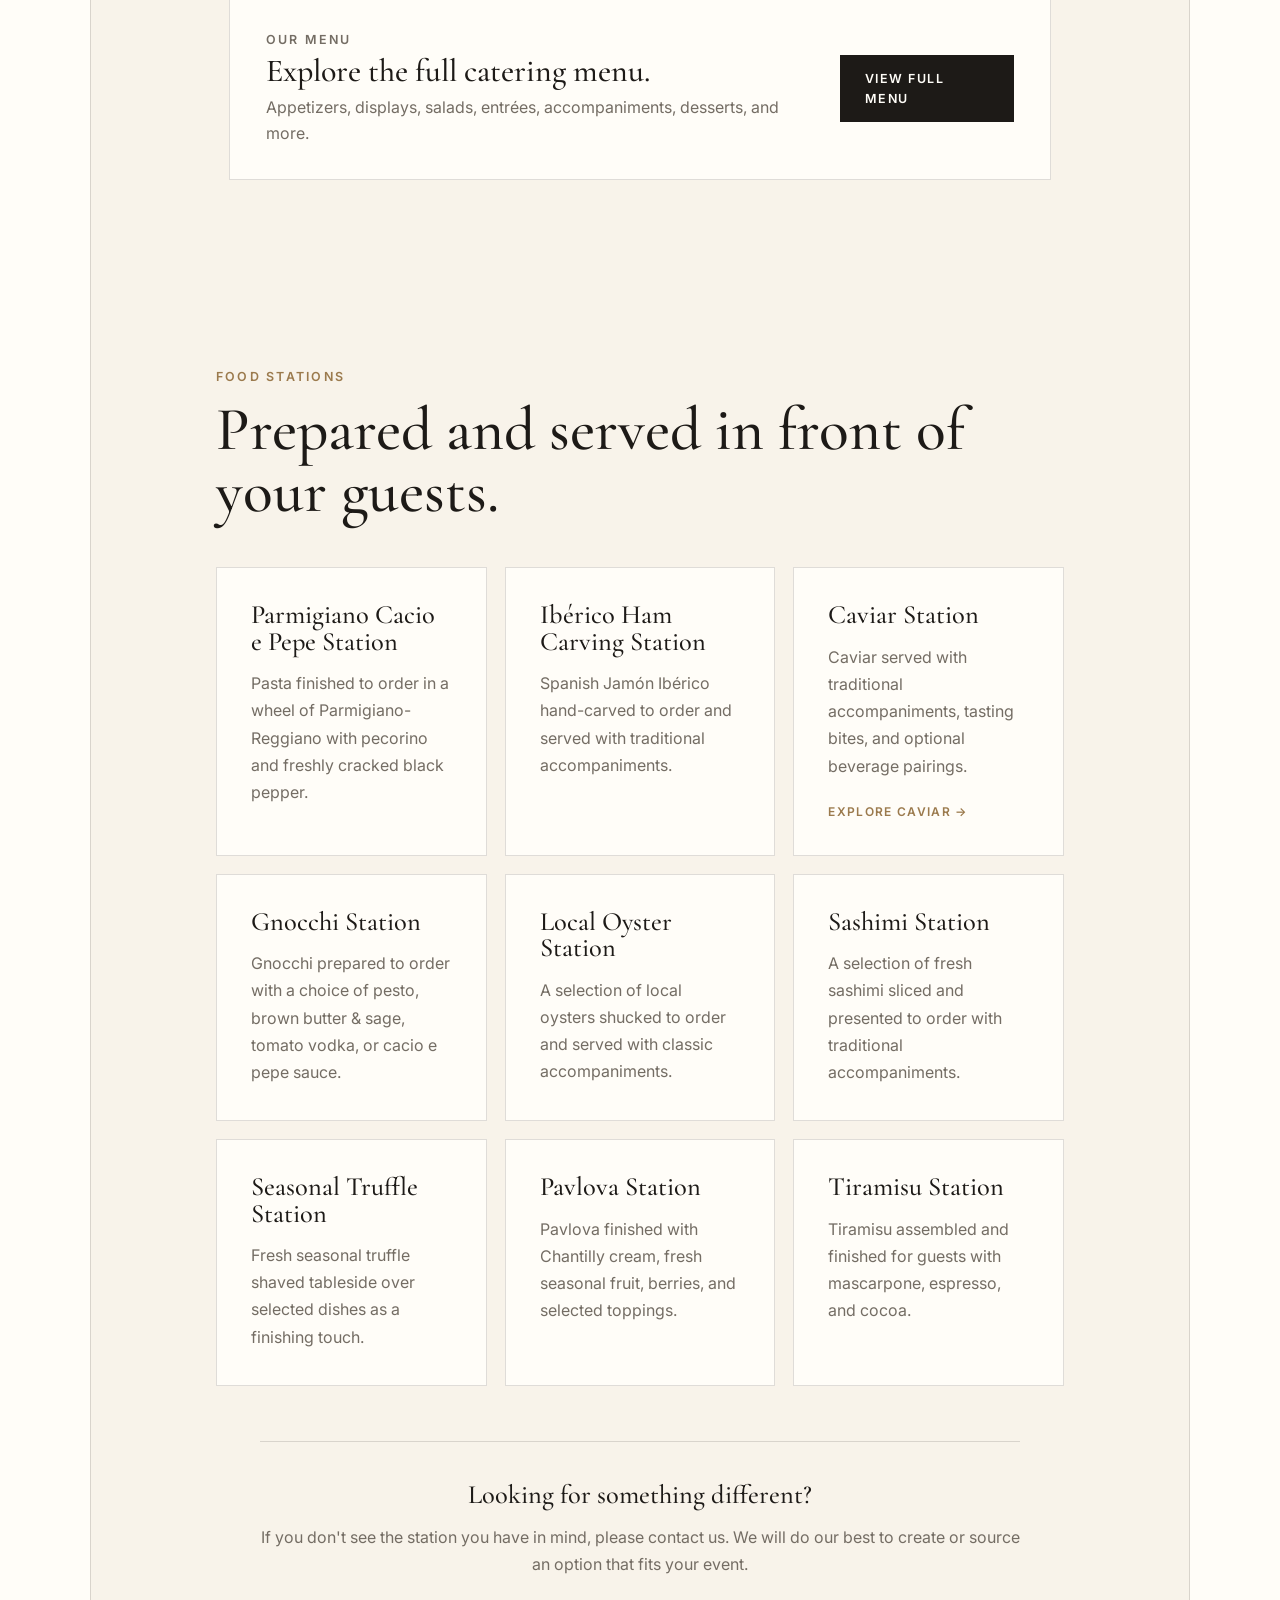
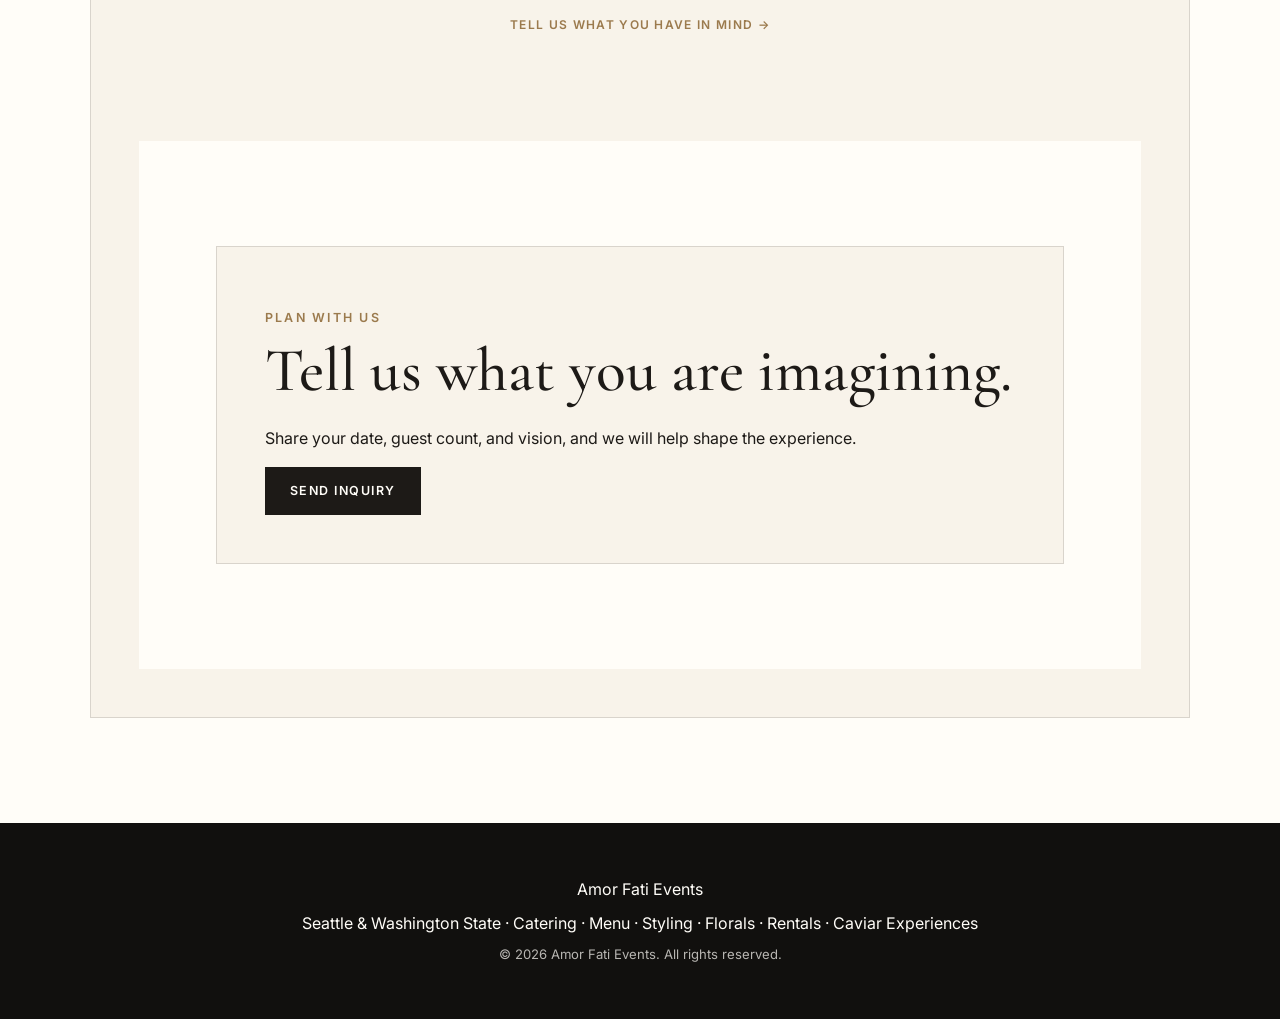
==== commit 897134fd: "Add link to Holiday Specials in catering.html" ====
--- a/catering.html
+++ b/catering.html
@@ -9,6 +9,7 @@
     <a href="florals.html">Florals</a>
     <a href="rentals.html">Rentals</a>
     <a href="caviar.html">Caviar</a>
+    <a href="holiday.html">Holiday Specials</a>
     <a href="index.html#inquiry" class="nav-cta">Inquire</a>
   </nav>
 </header><main><section class="hero catering-hero"><div class="hero-content"><p class="eyebrow">Catering</p><h1>Seasonal menus for meaningful gatherings.</h1><p class="hero-text">From passed hors d’oeuvres to plated dinners, our catering is designed around the occasion, the season, and the feeling of the table.</p><div class="hero-actions">
--- a/style.css
+++ b/style.css
@@ -715,3 +715,32 @@
   line-height: 1.7;
   margin-bottom: 18px;
 }
+.catering-menu-link {
+  margin: 0 7vw 70px;
+  padding: 32px 36px;
+  border: 1px solid var(--line);
+  display: flex;
+  align-items: center;
+  justify-content: space-between;
+  gap: 30px;
+  background: var(--paper);
+}
+
+.catering-menu-link h3 {
+  font-size: 2rem;
+  margin: 5px 0 8px;
+}
+
+.catering-menu-link p {
+  margin: 0;
+  color: var(--muted);
+}
+
+@media (max-width: 700px) {
+  .catering-menu-link {
+    margin: 0 6vw 50px;
+    padding: 28px;
+    flex-direction: column;
+    align-items: flex-start;
+  }
+}
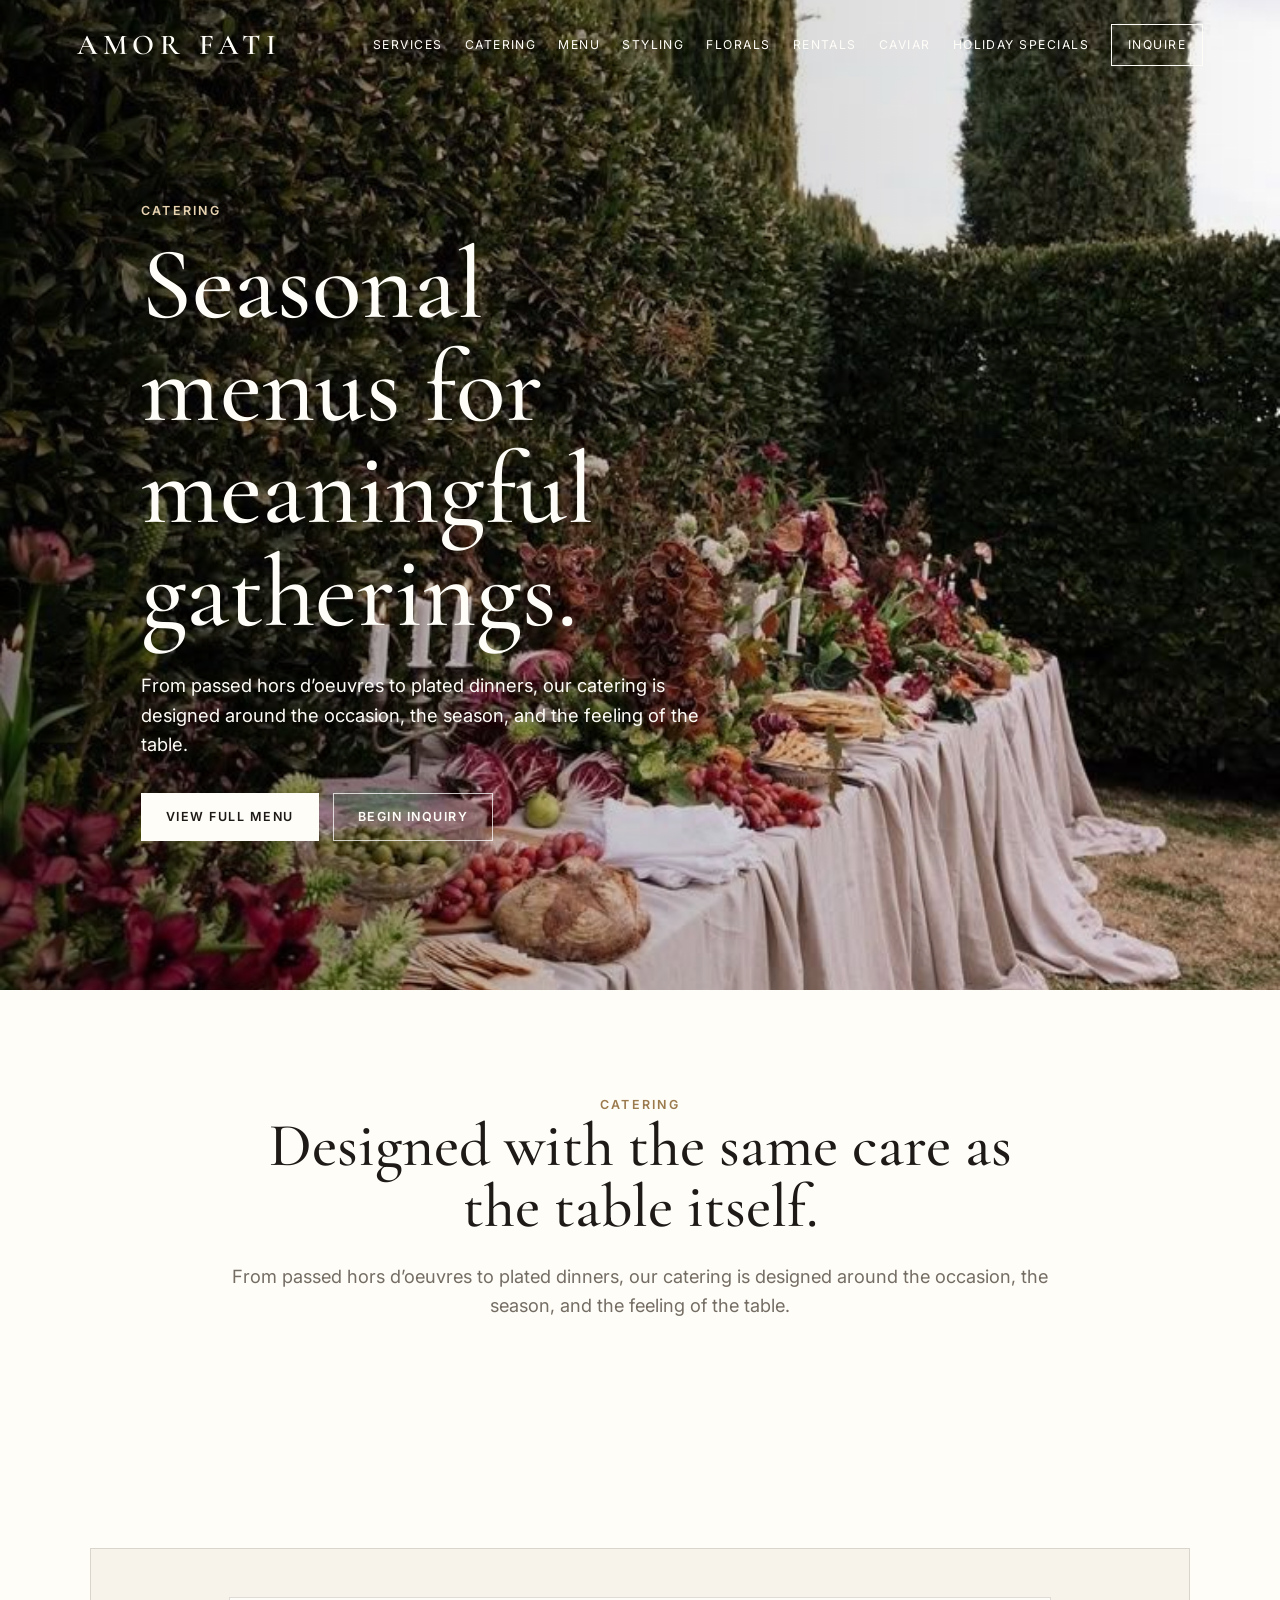
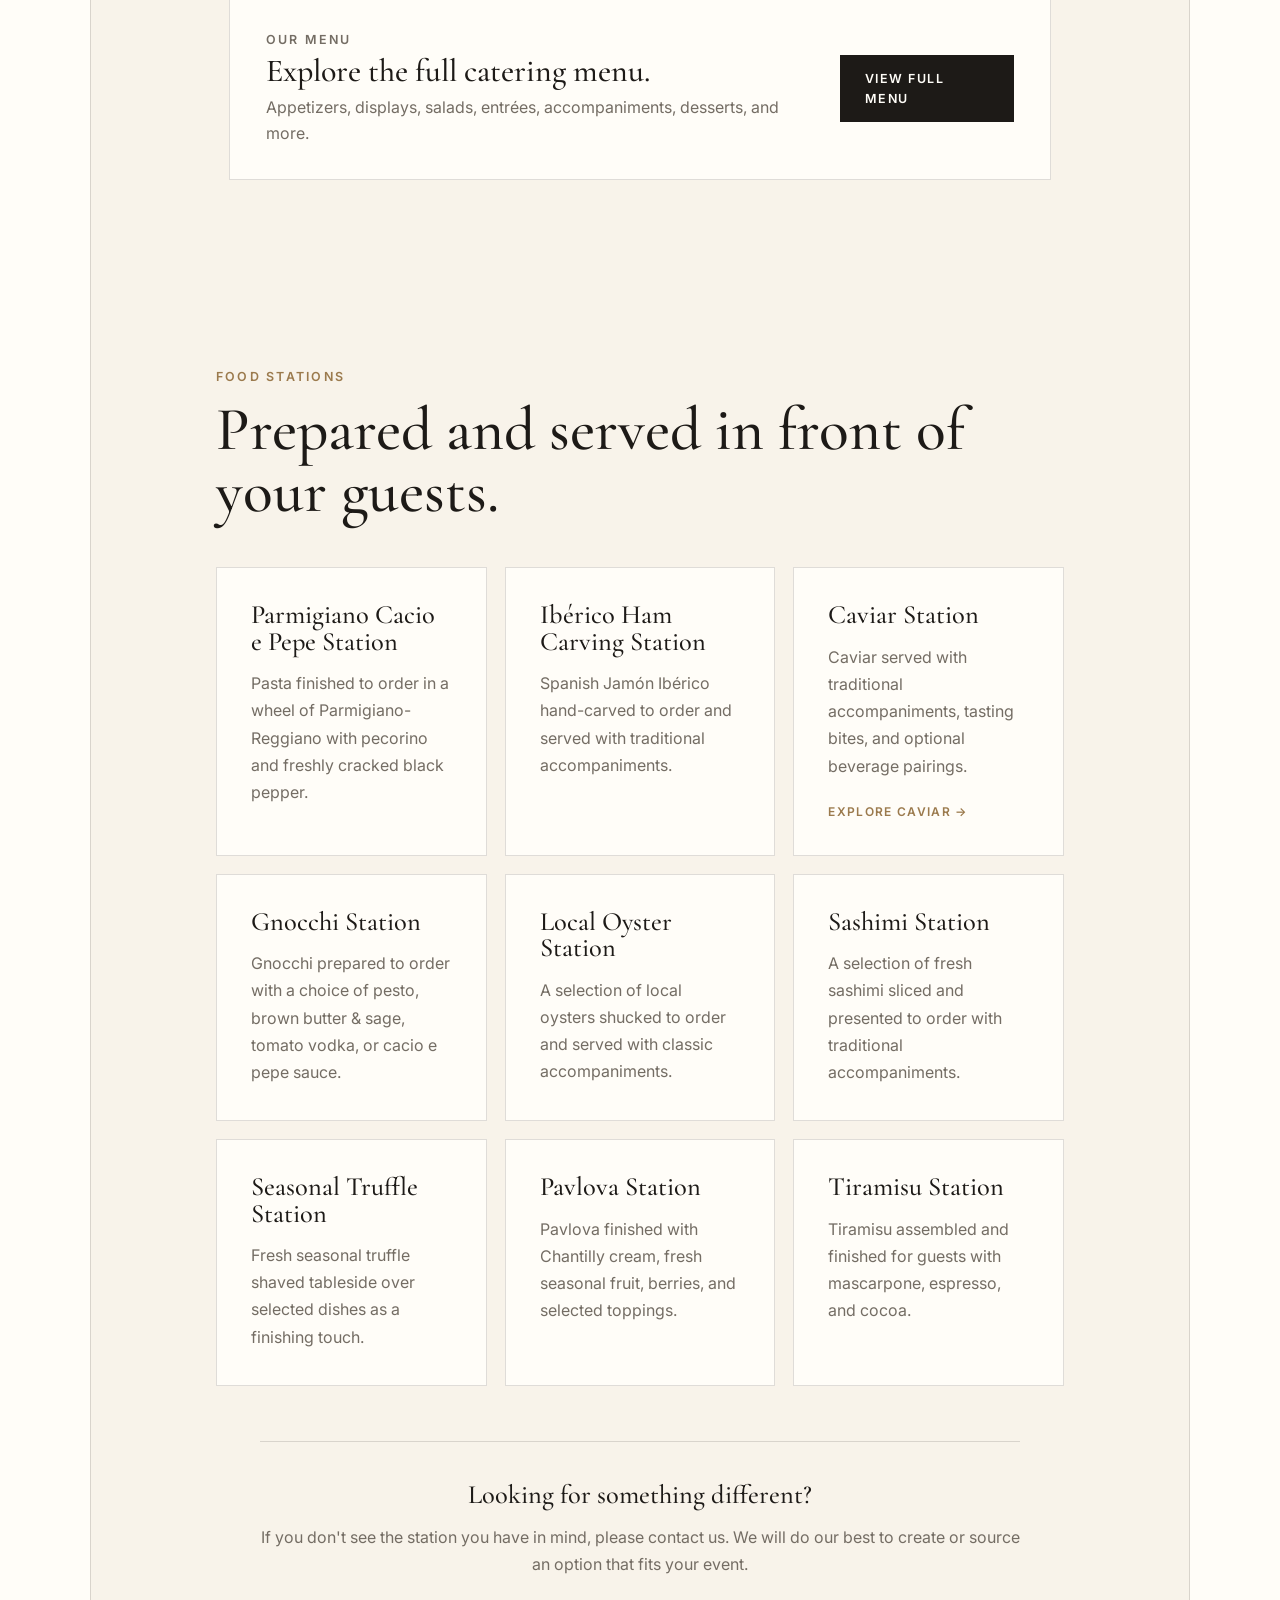
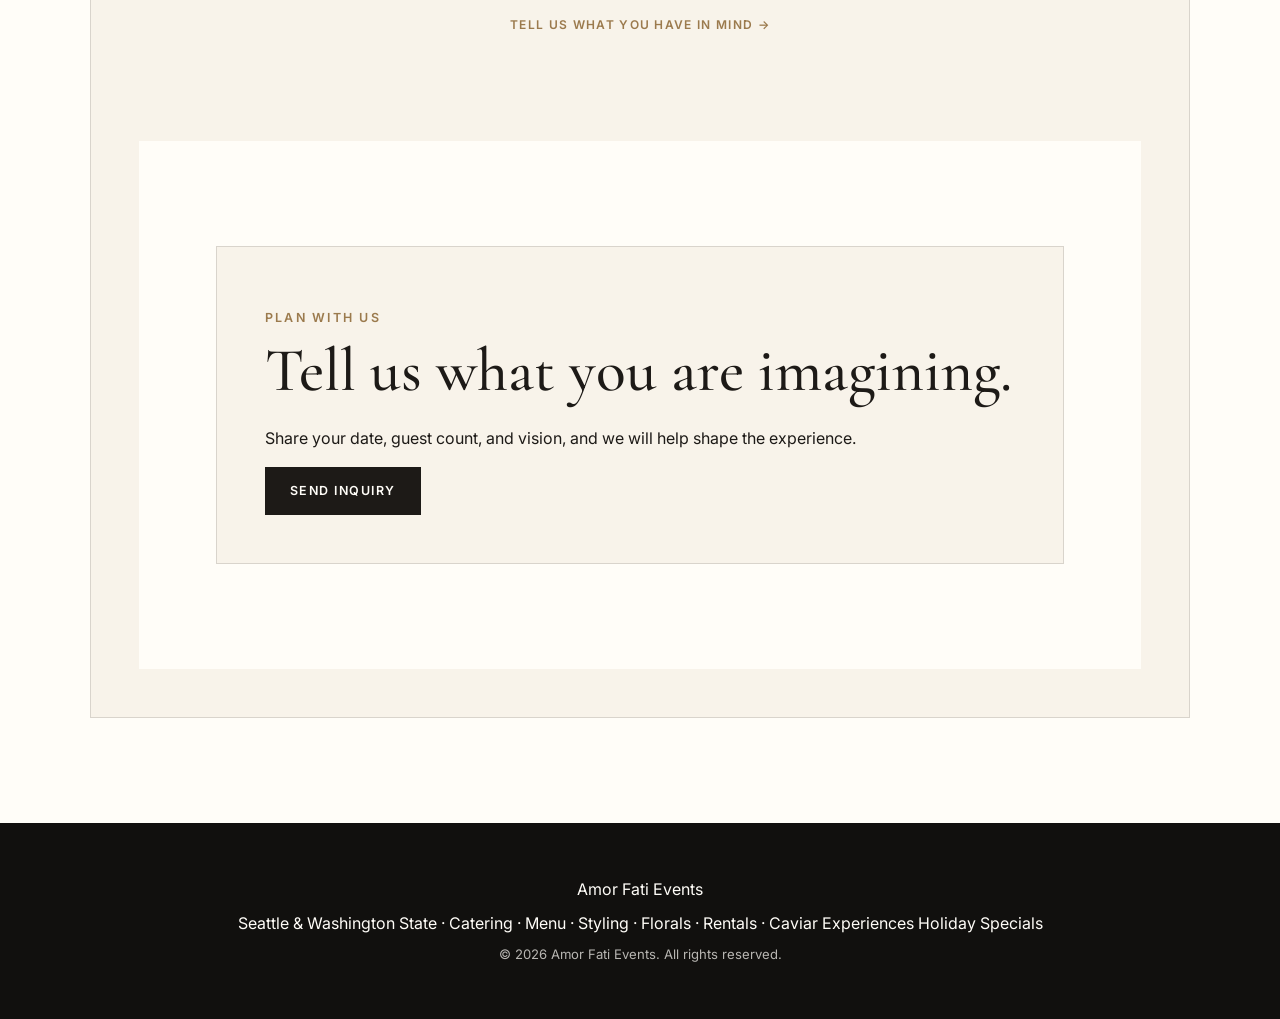
==== commit ef720e1d: "Add link to Holiday Specials in footer" ====
--- a/catering.html
+++ b/catering.html
@@ -155,6 +155,7 @@
   <a href="florals.html">Florals</a> ·
   <a href="rentals.html">Rentals</a> ·
   <a href="caviar.html">Caviar Experiences</a>
+  <a href="holiday.html">Holiday Specials</a>
 </p>
   <p class="small">© <span id="year"></span> Amor Fati Events. All rights reserved.</p>
 </footer><script src="script.js"></script></body></html>
